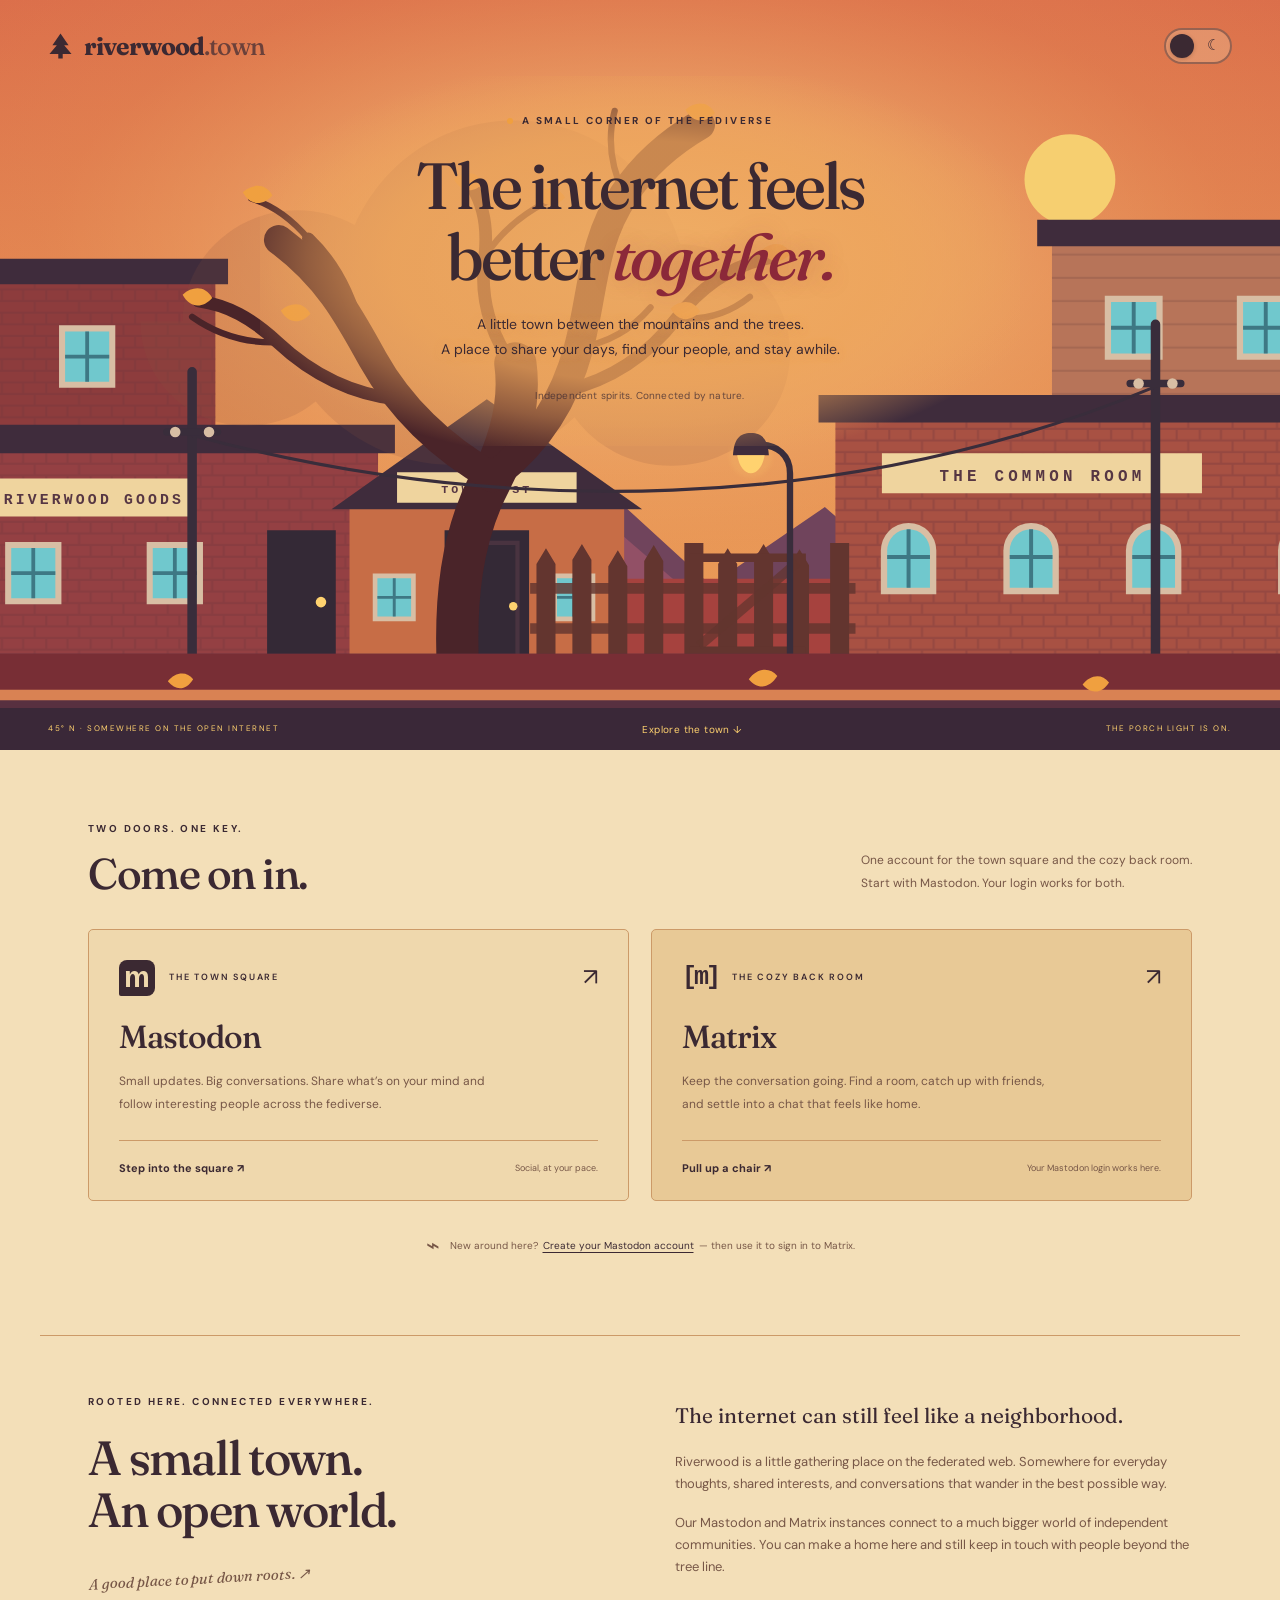
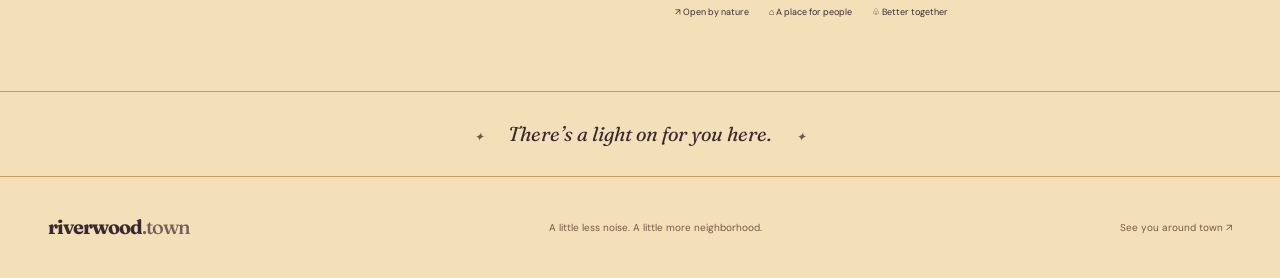
==== index.html @ c1bc900a "V1" ====
<!doctype html>
<html lang="en">
<head>
<meta charset="UTF-8"><meta name="viewport" content="width=device-width, initial-scale=1">
<meta name="description" content="A little town on the open internet. Join Riverwood for federated social conversations on Mastodon and community chat on Matrix. One account, two ways to connect.">
<meta name="theme-color" content="#f3dfb8">
<title>Riverwood — A little town on the open internet</title>
<script>try{const t=localStorage.getItem('riverwood-theme');if(t==='light'||t==='dark')document.documentElement.dataset.theme=t}catch(e){}</script>
<link rel="stylesheet" href="styles.css">
</head>
<body>
<a class="skip" href="#main">Skip to content</a>
<main id="main">
<section class="hero" aria-labelledby="hero-title">
<div class="hero-bar"><a class="brand" href="#" aria-label="Riverwood home"><svg viewBox="0 0 34 36" aria-hidden="true"><path d="M17 1 6 17h6L2 29h12v6h6v-6h12L22 17h6Z" fill="currentColor"/></svg>riverwood<span>.town</span></a><button class="theme-toggle" type="button" role="switch" aria-checked="false" aria-label="Switch to night mode" title="Switch to night mode"><span class="toggle-thumb" aria-hidden="true"></span></button></div>
<div class="hero-copy"><div class="eyebrow"><span></span> A SMALL CORNER OF THE FEDIVERSE</div><h1 id="hero-title">The internet feels<br>better <em>together.</em></h1><p>A little town between the mountains and the trees.<br> A place to share your days, find your people, and stay awhile.</p><a class="button primary" href="#services">Make yourself at home <span aria-hidden="true">↗</span></a><div class="hero-note">Independent spirits. Connected by nature.</div></div>
<div class="landscape"><svg id="town" viewBox="0 0 1440 710" preserveAspectRatio="xMidYMax slice" role="img" aria-label="A close, layered autumn street with tall buildings, a bare tree, power lines and glowing windows">
<defs>
<linearGradient id="sky" x2="0" y2="1"><stop stop-color="var(--sky-top)"/><stop offset="1" stop-color="var(--sky-bottom)"/></linearGradient>
<radialGradient id="skyGlow" cx="50%" cy="34%" r="70%"><stop stop-color="var(--sky-glow)"/><stop offset=".56" stop-color="var(--sky-bottom)" stop-opacity=".28"/><stop offset="1" stop-color="var(--sky-bottom)" stop-opacity="0"/></radialGradient>
<pattern id="brick" width="42" height="22" patternUnits="userSpaceOnUse"><path d="M0 21h42M21 0v10M0 10h42M10 10v11M32 10v11" fill="none" stroke="var(--brick-line)" stroke-width="2"/></pattern>
<pattern id="siding" width="12" height="22" patternUnits="userSpaceOnUse"><path d="M0 21h12" stroke="var(--siding-line)" stroke-width="2"/></pattern>
<g id="square-window"><path d="M0 0h74v82H0Z" fill="var(--window-frame)"/><path d="M8 8h58v66H8Z" fill="var(--window-cyan)"/><path d="M37 8v66M8 41h58" stroke="var(--window-cross)" stroke-width="5"/></g>
<g id="arch-window"><path d="M0 35a35 35 0 0 1 70 0v55H0Z" fill="var(--window-frame)"/><path d="M8 35a27 27 0 0 1 54 0v47H8Z" fill="var(--window-cyan)"/><path d="M35 8v74M8 43h54" stroke="var(--window-cross)" stroke-width="5"/></g>
</defs>

<!-- Layer 1: luminous autumn sky -->
<g class="sky-layer">
<path class="sky-base" fill="url(#sky)" d="M0 0h1440v710H0Z"/>
<path class="sky-light" fill="url(#skyGlow)" d="M0 0h1440v710H0Z" opacity=".82"/>
<circle class="celestial" cx="1127" cy="170" r="43"/>
<g class="stars" fill="var(--star)"><circle cx="104" cy="142" r="2"/><circle cx="272" cy="212" r="1.5"/><circle cx="1018" cy="105" r="2"/><circle cx="1321" cy="226" r="2"/><path d="m1272 111 2-7 2 7 7 2-7 2-2 7-2-7-7-2Z"/></g>
</g>

<!-- Layer 2: cropped rear façades and distant roofs -->
<g class="rear-town-layer">
<path d="M0 262h318v370H0Z" fill="var(--far-building)"/><path d="M0 262h318v370H0Z" fill="url(#brick)"/><path d="M0 245h330v24H0Z" fill="var(--roof)"/>
<path d="M1110 225h330v407h-330Z" fill="var(--far-building-two)"/><path d="M1110 225h330v407h-330Z" fill="url(#siding)"/><path d="M1096 208h344v25h-344Z" fill="var(--roof)"/>
<g transform="translate(45 308) scale(.72)"><use href="#square-window"/></g><g transform="translate(170 308) scale(.72)"><use href="#square-window"/></g>
<g transform="translate(1160 280) scale(.74)"><use href="#square-window"/></g><g transform="translate(1285 280) scale(.74)"><use href="#square-window"/></g>
<path d="M270 560 420 430l126 109 125-91 116 106 108-74 143 124H270Z" fill="var(--ridge)"/>
<path d="M390 560 504 476l80 72 101-57 80 69Z" fill="var(--ridge-light)"/>
</g>

<!-- Layer 3: the inhabited street -->
<g class="street-layer">
<path d="M0 548h1440v112H0Z" fill="var(--town-ground)"/>
<path d="M78 420h394v220H78Z" fill="var(--building-one)"/><path d="M78 420h394v220H78Z" fill="url(#brick)"/><path d="M62 402h426v27H62Z" fill="var(--roof)"/>
<path d="M112 453h182v36H112Z" fill="var(--sign)"/><text x="203" y="477" text-anchor="middle" fill="var(--sign-ink)" font-family="monospace" font-size="14" font-weight="bold" letter-spacing="3">RIVERWOOD GOODS</text>
<g transform="translate(119 513) scale(.72)"><use href="#square-window"/></g><g transform="translate(253 513) scale(.72)"><use href="#square-window"/></g><path d="M367 502h65v138h-65Z" fill="var(--door)"/><circle cx="418" cy="570" r="5" fill="var(--window)"/>

<path d="M905 391h535v249H905Z" fill="var(--building-three)"/><path d="M905 391h535v249H905Z" fill="url(#brick)"/><path d="M889 374h551v26H889Z" fill="var(--roof)"/>
<path d="M949 429h303v38H949Z" fill="var(--sign)"/><text x="1101" y="455" text-anchor="middle" fill="var(--sign-ink)" font-family="monospace" font-size="15" font-weight="bold" letter-spacing="4">THE COMMON ROOM</text>
<g transform="translate(948 495) scale(.75)"><use href="#arch-window"/></g><g transform="translate(1064 495) scale(.75)"><use href="#arch-window"/></g><g transform="translate(1180 495) scale(.75)"><use href="#arch-window"/></g><g transform="translate(1324 495) scale(.75)"><use href="#arch-window"/></g>

<path d="M445 480h260v160H445Z" fill="var(--building-two)"/><path d="m428 482 147-104 147 104Z" fill="var(--roof)"/><path d="M490 447h170v29H490Z" fill="var(--sign)"/><text x="575" y="467" text-anchor="middle" fill="var(--sign-ink)" font-family="monospace" font-size="11" font-weight="bold" letter-spacing="3">TOWN POST</text><g transform="translate(467 543) scale(.55)"><use href="#square-window"/></g><g transform="translate(637 543) scale(.55)"><use href="#square-window"/></g><path d="M535 502h80v138h-80Z" fill="var(--door)"/><path d="M546 514h58v111h-58Z" fill="none" stroke="var(--trim)" stroke-width="4"/><circle cx="600" cy="574" r="4" fill="var(--window)"/>
<g class="fence" fill="var(--fence)">
<path d="M616 552h308v10H616Zm0 38h308v10H616Z" opacity=".82"/>
<path d="M622 640v-106l9-15 9 15v106Zm34 0v-110l9-15 9 15v110Zm34 0v-104l9-15 9 15v104Zm34 0v-109l9-15 9 15v109Zm38 0v-126h18v126Zm32 0v-106l9-15 9 15v106Zm34 0v-110l9-15 9 15v110Zm34 0v-105l9-15 9 15v105Zm38 0v-126h18v126Z"/>
<path d="M767 524h110v8H767Zm0 88h110v8H767Z"/>
<path d="M773 608 866 529l6 7-93 79Z" opacity=".72"/>
</g>

<g class="tree-canopy" fill="var(--tree-canopy)"><path d="M287 304c0-58 49-105 109-105 19 0 38 5 54 14 27-60 84-99 151-99 74 0 137 49 157 117 58 2 104 47 104 103 0 59-50 107-112 107-38 0-72-18-92-46-30 28-70 45-115 45-53 0-100-24-130-60-17 14-40 23-65 23-56 0-101-44-101-99Z"/></g>
<g class="tree" fill="none" stroke="var(--tree)" stroke-linecap="round" stroke-linejoin="round">
<path d="M548 640c-4-72 3-132 30-184 20-39 29-76 24-112" stroke-width="40"/>
<path d="M580 451c-48-27-88-66-113-111-23-42-43-79-89-113M580 452c45-34 69-75 82-123 14-52 12-99 43-145 18-27 41-48 72-66" stroke-width="28"/>
<path d="M491 378c-44-5-82-24-114-54-25-23-47-35-75-39M454 314c-9-37-25-66-48-88M602 349c-24-32-34-67-29-106 3-26 0-47-12-66M649 370c43-10 79-34 106-69 24-31 52-50 88-57" stroke-width="12"/>
<path d="M377 324c-31 1-57-7-81-24M406 226c-15-18-32-31-54-38M573 243c15-23 35-40 59-52M662 329c27-4 50-17 68-38M755 301c26 3 49-4 69-20M705 184c-13-27-16-53-9-79" stroke-width="6"/>
</g>
<g class="tree-leaves" fill="var(--leaf)"><path d="M287 279c10-9 22-8 28 3-9 10-21 10-28-3Zm57-97c10-9 22-8 28 3-9 10-21 10-28-3Zm36 112c10-9 22-8 28 3-9 10-21 10-28-3Zm164-124c10-9 22-8 28 3-9 10-21 10-28-3Zm77 14c10-9 22-8 28 3-9 10-21 10-28-3Zm142-80c10-9 22-8 28 3-9 10-21 10-28-3Zm-14 188c10-9 22-8 28 3-9 10-21 10-28-3Zm86-55c10-9 22-8 28 3-9 10-21 10-28-3Z"/></g>

<g class="power-lines" fill="none" stroke="var(--wire)" stroke-linecap="round">
<path d="M296 352v288M1208 307v333" stroke-width="9"/>
<path d="M296 412C585 490 916 488 1208 366" stroke-width="3"/>
<path d="M272 409h48M1184 363h48" stroke-width="7"/>
<g fill="var(--window-frame)" stroke="none"><circle cx="280" cy="409" r="5"/><circle cx="312" cy="409" r="5"/><circle cx="1192" cy="363" r="5"/><circle cx="1224" cy="363" r="5"/></g>
</g>
<g class="street-lamp">
<circle class="lamp-glow" cx="825" cy="432" r="20" fill="var(--window)"/>
<path d="M862 640V448c0-17-12-27-29-27h-8" fill="none" stroke="var(--wire)" stroke-width="6" stroke-linecap="round"/>
<path d="M825 410c11 0 16 6 17 21h-34c1-15 6-21 17-21Z" fill="var(--roof)"/>
<path d="M812 431h26c-2 11-7 17-13 17s-11-6-13-17Z" fill="var(--window)"/>
</g>
<g class="falling-leaves" fill="var(--leaf)"><path class="fall-leaf leaf-one" d="M148 258c8-11 20-13 28-4-7 12-18 15-28 4Z"/><path class="fall-leaf leaf-two" d="M402 292c7-10 19-12 26-3-6 11-17 14-26 3Z"/><path class="fall-leaf leaf-three" d="M690 244c9-11 21-12 29-2-8 12-20 14-29 2Z"/><path class="fall-leaf leaf-four" d="M910 280c8-10 20-11 27-2-7 11-18 13-27 2Z"/><path class="fall-leaf leaf-five" d="M1188 250c8-11 21-13 29-3-7 12-19 15-29 3Z"/><path class="fall-leaf leaf-six" d="M1350 310c7-10 19-12 26-3-6 11-17 14-26 3Z"/></g>
</g>

<!-- Layer 4: level sidewalk and road -->
<g class="foreground-layer">
<path d="M0 619h1440v91H0Z" fill="var(--street)"/>
<path d="M0 619h1440v39H0Z" fill="var(--foreground-accent)"/>
<path d="M0 658h1440" stroke="var(--curb)" stroke-width="10"/>
<g class="ground-leaves" fill="var(--leaf)"><path d="M48 638c8-10 19-11 26-2-7 10-17 13-26 2Zm225 7c7-9 18-10 24-2-6 10-16 12-24 2Zm550-2c8-11 20-12 27-3-7 11-18 14-27 3Zm316 5c7-9 18-11 25-2-6 10-17 12-25 2Zm210-9c8-10 20-12 27-3-7 11-18 14-27 3Z"/></g>
</g>
</svg></div>
<div class="scene-caption"><span>45° N · SOMEWHERE ON THE OPEN INTERNET</span><a href="#services">Explore the town ↓</a><span class="time-caption">THE PORCH LIGHT IS ON.</span></div>
</section>
<section class="services section" id="services" aria-labelledby="services-title"><div class="section-heading"><div><div class="eyebrow">TWO DOORS. ONE KEY.</div><h2 id="services-title">Come on in.</h2></div><p>One account for the town square and the cozy back room.<br> Start with Mastodon. Your login works for both.</p></div><div class="service-grid">
<a class="service-card mastodon" data-service="mastodon" href="https://social.riverwood.town"><div class="card-top"><span class="service-icon" aria-hidden="true">m</span><span class="card-label">THE TOWN SQUARE</span><span class="card-arrow" aria-hidden="true">↗</span></div><h3>Mastodon</h3><p>Small updates. Big conversations. Share what’s on your mind and follow interesting people across the fediverse.</p><div class="card-bottom"><span>Step into the square <span aria-hidden="true">↗</span></span><span>Social, at your pace.</span></div></a>
<a class="service-card matrix" data-service="matrix" href="https://chat.riverwood.town"><div class="card-top"><span class="service-icon matrix-icon" aria-hidden="true">[m]</span><span class="card-label">THE COZY BACK ROOM</span><span class="card-arrow" aria-hidden="true">↗</span></div><h3>Matrix</h3><p>Keep the conversation going. Find a room, catch up with friends, and settle into a chat that feels like home.</p><div class="card-bottom"><span>Pull up a chair <span aria-hidden="true">↗</span></span><span>Your Mastodon login works here.</span></div></a>
</div><div class="account-note"><span aria-hidden="true">⌁</span> New around here? <a data-service="signup" href="https://social.riverwood.town/auth/sign_up">Create your Mastodon account</a><span>— then use it to sign in to Matrix.</span></div></section>
<section class="about section" id="about" aria-labelledby="about-title"><div class="about-title"><div class="eyebrow">ROOTED HERE. CONNECTED EVERYWHERE.</div><h2 id="about-title">A small town.<br>An open world.</h2><span class="handwritten">A good place to put down roots. ↗</span></div><div class="about-copy"><p class="lead">The internet can still feel like a neighborhood.</p><p>Riverwood is a little gathering place on the federated web. Somewhere for everyday thoughts, shared interests, and conversations that wander in the best possible way.</p><p>Our Mastodon and Matrix instances connect to a much bigger world of independent communities. You can make a home here and still keep in touch with people beyond the tree line.</p><div class="values"><span>↗ Open by nature</span><span>⌂ A place for people</span><span>♧ Better together</span></div></div></section>
<div class="closing"><span aria-hidden="true">✦</span> There’s a light on for you here. <span aria-hidden="true">✦</span></div>
</main><footer><a class="brand" href="#">riverwood<span>.town</span></a><p>A little less noise. A little more neighborhood.</p><a href="#services">See you around town ↗</a></footer>
<script src="script.js"></script>
</body></html>
---- styles.css ----
@import url('https://fonts.googleapis.com/css2?family=DM+Sans:wght@400;500;600;700&family=Fraunces:ital,wght@0,500;0,600;0,700;1,500;1,600&display=swap');
:root{color-scheme:light;--paper:#f3dfb8;--ink:#3b2932;--muted:#775747;--line:#cc9a68;--accent:#8b2839;--sky-top:#d96849;--sky-bottom:#eda45a;--cloud:#f7c174;--ridge:#70445c;--ridge-light:#925066;--town-ground:#a6423e;--building-one:#944043;--building-two:#c76d46;--building-three:#a85143;--brick-line:#71353d55;--roof:#3f2c3c;--sign:#efd49e;--sign-ink:#563643;--trim:#493340;--door:#342936;--wire:#392d3b;--street:#583040;--curb:#d98253;--foreground:#3a2838;--window:#ffd26f;--leaf:#f0a03f;--star:#f4e0b1;--card:#efd8ad;--card-two:#e8c996;--sky-ink:#3b2932}
:root[data-theme=dark]{color-scheme:dark;--paper:#0d1b2e;--ink:#f0e6d2;--muted:#aab9b5;--line:#354d56;--accent:#8fe3e0;--sky-top:#05070c;--sky-bottom:#0d1b2e;--cloud:#315163;--ridge:#142c3d;--ridge-light:#284658;--town-ground:#6b1f2a;--building-one:#652a35;--building-two:#4a3540;--building-three:#73313a;--brick-line:#33131f88;--roof:#170f1b;--sign:#d6c294;--sign-ink:#302638;--trim:#182631;--door:#101820;--wire:#101820;--street:#3d1017;--curb:#7e3940;--foreground:#210b12;--window:#ffd076;--leaf:#c95b45;--star:#8fe3e0;--card:#172c3b;--card-two:#1b303c;--sky-ink:#f0e6d2}
@media(prefers-color-scheme:dark){:root:not([data-theme=light]){color-scheme:dark;--paper:#0d1b2e;--ink:#f0e6d2;--muted:#aab9b5;--line:#354d56;--accent:#8fe3e0;--sky-top:#05070c;--sky-bottom:#0d1b2e;--cloud:#315163;--ridge:#142c3d;--ridge-light:#284658;--town-ground:#6b1f2a;--building-one:#652a35;--building-two:#4a3540;--building-three:#73313a;--brick-line:#33131f88;--roof:#170f1b;--sign:#d6c294;--sign-ink:#302638;--trim:#182631;--door:#101820;--wire:#101820;--street:#3d1017;--curb:#7e3940;--foreground:#210b12;--window:#ffd076;--leaf:#c95b45;--star:#8fe3e0;--card:#172c3b;--card-two:#1b303c;--sky-ink:#f0e6d2}}
:root{--sky-glow:#ffe59c;--far-building:#8d3c3d;--far-building-two:#b77459;--siding-line:#74463f44;--window-frame:#d8bea4;--window-cyan:#70c8cd;--window-cross:#3e7884;--fence:#63352f;--tree:#4a2429;--foreground-accent:#782e35}
:root[data-theme=dark]{--sky-glow:#214257;--far-building:#121d2d;--far-building-two:#263343;--siding-line:#10182366;--window-frame:#f0d69d;--window-cyan:#ffd076;--window-cross:#7d593d;--fence:#35151d;--tree:#100a12;--foreground-accent:#541924}
@media(prefers-color-scheme:dark){:root:not([data-theme=light]){--sky-glow:#214257;--far-building:#121d2d;--far-building-two:#263343;--siding-line:#10182366;--window-frame:#f0d69d;--window-cyan:#ffd076;--window-cross:#7d593d;--fence:#35151d;--tree:#100a12;--foreground-accent:#541924}}
*{box-sizing:border-box}html{scroll-behavior:smooth;scroll-padding-top:30px}body{margin:0;background:var(--paper);color:var(--ink);font-family:'DM Sans',sans-serif;font-size:15px;line-height:1.7}a{color:inherit;text-decoration:none}button{font:inherit}a,button{-webkit-tap-highlight-color:transparent}a:focus-visible,button:focus-visible{outline:3px solid var(--accent);outline-offset:6px}.skip{position:fixed;top:-100px;left:20px;padding:10px;background:var(--paper);z-index:20}.skip:focus{top:10px}.site-header{height:94px;max-width:1320px;margin:auto;padding:0 48px;display:flex;align-items:center;gap:36px}.brand{display:flex;align-items:center;font-family:'Fraunces',Georgia,serif;font-weight:700;font-size:25px;letter-spacing:-1px}.brand svg{width:25px;height:30px;margin-right:11px}.brand span{font-weight:500;opacity:.7}nav{margin-left:auto;display:flex;gap:34px;font-size:13px;font-weight:500}nav a:hover,footer>a:last-child:hover{text-decoration:underline;text-underline-offset:6px}nav span{margin-left:8px}.theme-toggle{background:transparent;color:var(--ink);border:1px solid var(--line);width:37px;height:37px;border-radius:50%;cursor:pointer;display:grid;place-items:center;font-size:23px}.hero{position:relative;height:750px;background:var(--sky-top);overflow:hidden}.hero-copy{position:relative;z-index:2;text-align:center;padding:53px 20px 0;color:var(--sky-ink)}.eyebrow{font-size:10px;letter-spacing:2.4px;font-weight:700;display:flex;align-items:center;gap:9px}.hero .eyebrow{justify-content:center}.eyebrow>span{width:6px;height:6px;background:var(--leaf);border-radius:50%}h1,h2,h3{font-family:'Fraunces',Georgia,serif;font-weight:500;line-height:1.08;margin:0}h1{font-size:clamp(48px,5.1vw,73px);letter-spacing:-3px;margin:22px 0 20px}h1 em{font-weight:500;color:var(--accent);text-shadow:0 0 24px color-mix(in srgb,var(--accent) 24%,transparent)}.hero-copy>p{font-size:14px;line-height:1.8;margin:0 0 25px}.button{display:inline-flex;align-items:center;justify-content:center;gap:27px;padding:12px 23px;font-size:12px;font-weight:600;border-radius:3px;background:var(--ink);color:var(--paper);box-shadow:0 3px 0 color-mix(in srgb,var(--ink) 70%,black);transition:transform .2s,filter .2s}.button:hover{filter:brightness(1.2);transform:translateY(-2px)}.hero-note{font-size:10px;margin-top:16px;opacity:.75;letter-spacing:.2px}.landscape{position:absolute;inset:0;pointer-events:none}.landscape svg{width:100%;height:100%;display:block}.scene-caption{position:absolute;bottom:0;left:0;right:0;height:42px;display:flex;justify-content:space-between;align-items:center;padding:0 48px;background:var(--foreground);color:var(--window);font-size:8px;letter-spacing:1.5px}.scene-caption a{font-size:10px;letter-spacing:.4px}.section{max-width:1200px;margin:0 auto;padding:70px 48px}.section-heading{display:flex;justify-content:space-between;align-items:flex-end;margin-bottom:32px}.section-heading h2{font-size:43px;letter-spacing:-1.5px;margin-top:14px}.section-heading>p{font-size:12px;line-height:1.9;color:var(--muted);margin:0 0 3px}.service-grid{display:grid;grid-template-columns:1fr 1fr;gap:22px}.service-card{padding:27px 30px 22px;background:var(--card);border:1px solid var(--line);border-radius:5px;transition:transform .2s,box-shadow .2s}.service-card:hover{transform:translateY(-4px) rotate(-.3deg);box-shadow:0 7px 0 #73836322}.matrix{background:var(--card-two)}.card-top{display:flex;align-items:center;gap:14px}.service-icon{font-family:Arial,sans-serif;font-size:29px;line-height:1;font-weight:900;letter-spacing:-3px;width:36px;height:36px;display:grid;place-items:center;background:var(--ink);color:var(--card);border-radius:8px 8px 8px 2px;padding-right:3px}.matrix-icon{background:none;color:var(--ink);font-family:monospace;font-size:25px;letter-spacing:-3px}.card-label{font-size:9px;letter-spacing:1.8px;font-weight:600}.card-arrow{margin-left:auto;font-size:24px}.service-card h3{font-size:32px;margin-top:22px;letter-spacing:-1px}.service-card p{font-size:12px;line-height:1.9;color:var(--muted);max-width:370px;margin:15px 0 25px}.card-bottom{border-top:1px solid var(--line);padding-top:18px;display:flex;justify-content:space-between;align-items:center;gap:8px;font-size:11px;font-weight:700}.card-bottom>span:last-child{font-size:9px;font-weight:400;color:var(--muted)}.account-note{display:flex;justify-content:center;align-items:center;flex-wrap:wrap;gap:5px;font-size:10px;color:var(--muted);padding-top:25px}.account-note>span:first-child{font-size:23px;margin-right:5px}.account-note a{text-decoration:underline;text-underline-offset:3px;color:var(--ink)}.about{display:grid;grid-template-columns:1fr 1fr;gap:70px;border-top:1px solid var(--line);padding-top:57px;padding-bottom:70px}.about h2{font-size:48px;letter-spacing:-1.7px;margin:22px 0}.handwritten{font-family:'Fraunces',Georgia,serif;font-style:italic;font-size:15px;color:var(--muted);display:block;transform:rotate(-3deg)}.about-copy{font-size:13px;color:var(--muted);padding-top:5px}.about-copy p{margin:0 0 17px}.about-copy .lead{font-family:'Fraunces',Georgia,serif;font-size:21px;color:var(--ink)}.values{display:flex;gap:20px;font-size:9px;color:var(--ink);padding-top:10px}.closing{border-top:1px solid var(--line);border-bottom:1px solid var(--line);text-align:center;font-family:'Fraunces',Georgia,serif;font-style:italic;padding:25px;font-size:20px}.closing span{font-size:12px;margin:0 20px;color:var(--muted)}footer{max-width:1320px;margin:auto;display:flex;align-items:center;justify-content:space-between;padding:32px 48px;font-size:10px;color:var(--muted)}footer .brand{font-size:20px;color:var(--ink)}.celestial{fill:#f6cf70}.stars{opacity:0}.night .stars{opacity:.9}.night .celestial{fill:#d8f2ed}.window-glow{fill:var(--window);opacity:.12}.clouds{opacity:.42;animation:drift 42s ease-in-out infinite alternate}.falling-leaves{animation:fall 12s ease-in-out infinite alternate}.stars{animation:twinkle 5s ease-in-out infinite alternate}svg path,svg circle,svg rect{transition:fill 1s}body,.hero{transition:background-color .8s,color .8s}@keyframes drift{to{transform:translateX(32px)}}@keyframes fall{to{transform:translate(22px,32px) rotate(10deg)}}@keyframes twinkle{to{filter:brightness(.65)}}
@media(min-width:1600px){.hero{height:820px}.hero-copy{padding-top:70px}}
@media(max-width:800px){.site-header{padding:0 25px;height:78px;gap:22px}nav{gap:20px}.hero{height:720px}.hero-copy{padding-top:48px}.landscape svg{width:125%;max-width:none;margin-left:-12.5%}.scene-caption{padding:0 25px}.time-caption{display:none}.section{padding:48px 25px}.section-heading{gap:24px}.section-heading>p br{display:none}.section-heading>p{max-width:240px}.service-card{padding:22px}.card-bottom{align-items:flex-start;flex-direction:column}.about{gap:35px}.about h2{font-size:40px}.values{flex-wrap:wrap;gap:12px}footer{padding:30px 25px}footer p{display:none}}
@media(max-width:540px){.site-header{gap:17px;padding:0 20px}.brand{font-size:22px}.brand svg{width:20px;margin-right:7px}nav a:first-child{display:none}nav a{font-size:11px}.theme-toggle{flex-shrink:0;width:32px;height:32px}.hero{height:700px}.hero-copy{padding-top:38px}h1{font-size:51px;letter-spacing:-2.5px}.hero-copy>p{font-size:12px}.hero-copy>p br{display:none}.hero-copy>p{max-width:300px;margin:0 auto 24px}.eyebrow{font-size:8px;letter-spacing:1.6px}.hero-note{font-size:9px}.landscape svg{width:185%;margin-left:-42.5%}.scene-caption{padding:0 20px}.scene-caption>span{font-size:6px;letter-spacing:.7px}.scene-caption a{font-size:9px}.section-heading{display:block}.section-heading>p{margin-top:20px;max-width:100%}.service-grid{grid-template-columns:1fr;gap:16px}.section-heading h2{font-size:39px}.card-bottom{flex-direction:row}.account-note{line-height:1.7}.about{grid-template-columns:1fr;gap:30px}.about h2{font-size:44px}.closing{font-size:17px;padding:25px 10px}.closing span{margin:0 8px}footer{gap:15px}footer>a:last-child{font-size:9px}footer .brand{font-size:18px}}
@media(prefers-reduced-motion:reduce){html{scroll-behavior:auto}*,*::before,*::after{animation:none!important;transition:none!important}}

@media(max-width:540px){nav a{white-space:nowrap;font-size:10px}.site-header{gap:12px}.hero{height:650px}.landscape svg{position:absolute;bottom:41px;width:100%;height:auto;margin:0}.hero-note{position:relative}.hero-copy{padding-top:32px}}

/* The cover carries only the mark and the theme control; there is no site header. */
.hero-bar{position:absolute;z-index:5;top:0;left:0;right:0;height:92px;padding:22px 48px;display:flex;align-items:center;justify-content:space-between;color:var(--sky-ink);pointer-events:none}.hero-bar>a,.hero-bar>button{pointer-events:auto}.hero-copy{padding-top:112px}
.theme-toggle{position:relative;display:block;width:68px;height:36px;flex:0 0 68px;padding:0;border:2px solid color-mix(in srgb,var(--sky-ink) 45%,transparent);border-radius:999px;background:color-mix(in srgb,var(--paper) 28%,transparent);color:var(--sky-ink);cursor:pointer;box-shadow:none;transition:background .35s,border-color .35s}.theme-toggle::before,.theme-toggle::after{position:absolute;top:50%;z-index:1;transform:translateY(-52%);font-size:15px;line-height:1}.theme-toggle::before{content:'☼';left:9px}.theme-toggle::after{content:'☾';right:10px}.toggle-thumb{position:absolute;z-index:2;top:4px;left:4px;width:24px;height:24px;border-radius:50%;background:var(--sky-ink);box-shadow:0 1px 4px #0003;transition:transform .35s cubic-bezier(.2,.8,.2,1),background .35s}.night .toggle-thumb{transform:translateX(32px)}
.night .rear-town-layer use[href="#square-window"],.night .street-layer use[href="#square-window"],.night .street-layer use[href="#arch-window"]{filter:drop-shadow(0 0 9px #ffd07688)}.lamp-glow{opacity:.14;filter:blur(2px)}.night .lamp-glow{opacity:.3;filter:blur(4px)}
.falling-leaves{animation:none}.fall-leaf{--drift:40px;transform-box:fill-box;transform-origin:center;opacity:0;animation:leaf-fall 9s linear infinite}.leaf-one{--drift:46px;animation-duration:8.4s;animation-delay:-1.2s}.leaf-two{--drift:-35px;animation-duration:10.2s;animation-delay:-6.6s}.leaf-three{--drift:58px;animation-duration:9.5s;animation-delay:-3.8s}.leaf-four{--drift:-48px;animation-duration:11s;animation-delay:-8.2s}.leaf-five{--drift:34px;animation-duration:8.9s;animation-delay:-5.1s}.leaf-six{--drift:-28px;animation-duration:10.6s;animation-delay:-2.5s}@keyframes leaf-fall{0%{opacity:0;transform:translate(0,-85px) rotate(0)}10%{opacity:.9}35%{transform:translate(-16px,40px) rotate(105deg)}68%{opacity:.85;transform:translate(12px,175px) rotate(235deg)}100%{opacity:0;transform:translate(var(--drift),330px) rotate(390deg)}}
@media(min-width:1600px){.hero-copy{padding-top:125px}}
@media(max-width:800px){.hero-bar{height:78px;padding:16px 25px}.hero-copy{padding-top:100px}}
@media(max-width:540px){.hero-bar{padding:15px 20px}.hero-bar .brand{font-size:22px}.theme-toggle{width:62px;height:34px;flex-basis:62px}.toggle-thumb{width:22px;height:22px}.night .toggle-thumb{transform:translateX(28px)}.hero-copy{padding-top:94px}}
@media(prefers-reduced-motion:reduce){.fall-leaf{display:none}}

:root{--hero-haze:#eda45a;--tree-canopy:#8b553f}:root[data-theme=dark]{--hero-haze:#102638;--tree-canopy:#385163}@media(prefers-color-scheme:dark){:root:not([data-theme=light]){--hero-haze:#102638;--tree-canopy:#385163}}
.tree-canopy{opacity:.16}.night .tree-canopy{opacity:.1}.hero-copy{isolation:isolate}.hero-copy::before{content:'';position:absolute;z-index:0;top:76px;left:50%;width:min(760px,92vw);height:370px;transform:translateX(-50%);background:radial-gradient(ellipse at center,color-mix(in srgb,var(--hero-haze) 78%,transparent) 0 46%,color-mix(in srgb,var(--hero-haze) 44%,transparent) 62%,transparent 78%);pointer-events:none}.hero-copy>*{position:relative;z-index:1}.hero-copy>p{text-shadow:0 1px 8px color-mix(in srgb,var(--hero-haze) 85%,transparent)}.hero-copy>.button{display:none}
@media(max-width:640px){.hero-copy>.button{display:inline-flex}.hero-copy::before{top:62px;height:430px;width:98vw}}

@media(max-width:640px){.hero{height:760px}.hero-bar{height:76px;padding:15px 20px}.hero-copy{padding:96px 18px 0}.hero-copy::before{top:48px;width:180vw;height:500px;background:radial-gradient(ellipse at center,color-mix(in srgb,var(--hero-haze) 74%,transparent) 0 48%,color-mix(in srgb,var(--hero-haze) 36%,transparent) 68%,transparent 88%)}h1{font-size:clamp(44px,11vw,54px);line-height:1.04;letter-spacing:-2.3px;margin:22px 0 25px}.hero-copy>p{max-width:360px;margin:0 auto 24px;padding:0 8px;font-size:12px;line-height:1.85}.hero-note{margin-top:15px}.landscape{position:absolute;inset:auto 0 41px;height:315px;overflow:hidden}.landscape svg{position:absolute;bottom:0;left:50%;width:140%;max-width:none;height:auto;margin:0;transform:translateX(-50%)}.scene-caption{padding:0 20px}}

@media(max-width:640px){.hero{height:760px;background:radial-gradient(ellipse 82% 45% at 50% 29%,var(--sky-glow) 0%,color-mix(in srgb,var(--sky-bottom) 55%,transparent) 62%,transparent 100%),linear-gradient(to bottom,var(--sky-top),var(--sky-bottom))}.sky-base,.sky-light{display:none}.hero-copy::before{display:none}.hero-copy>p{text-shadow:none}.landscape{inset:auto 0 41px;height:370px;overflow:visible}.landscape svg{bottom:0;width:120%}}
@media(max-width:480px){.landscape svg{width:140%}}
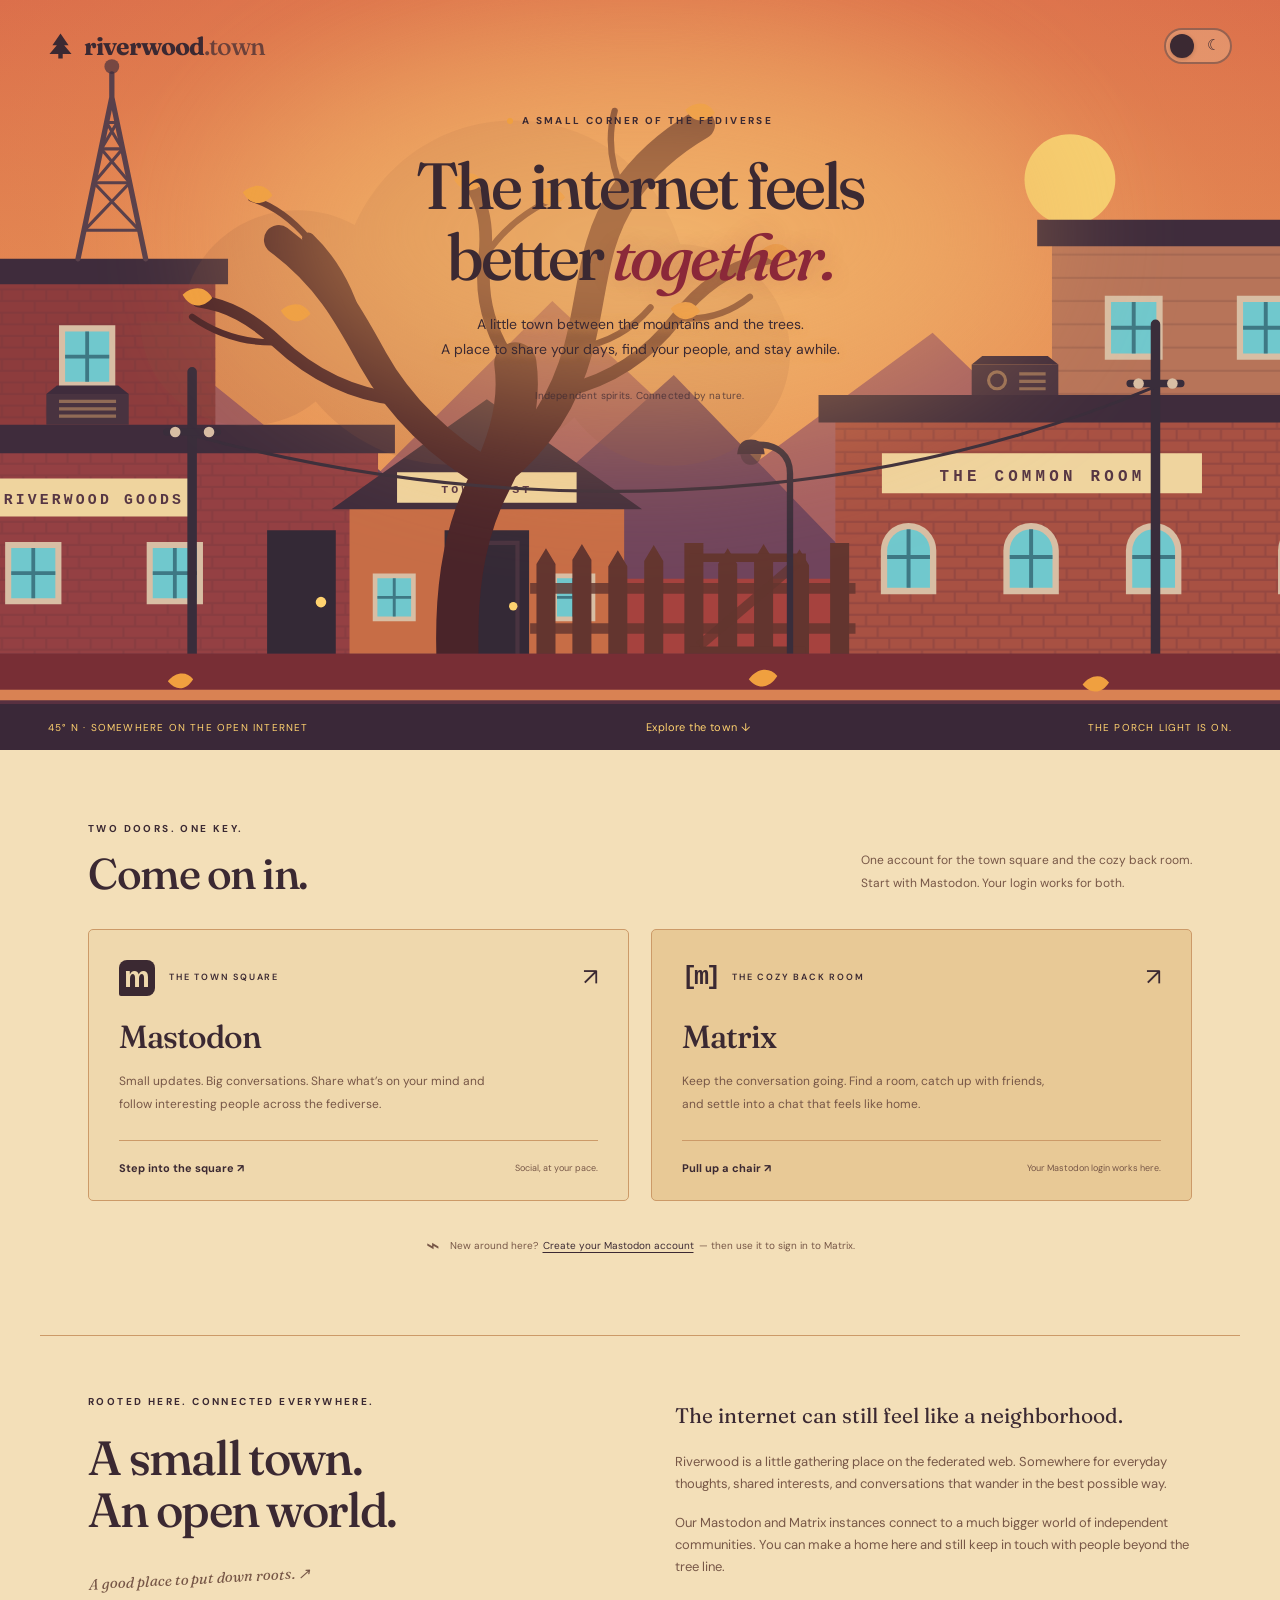
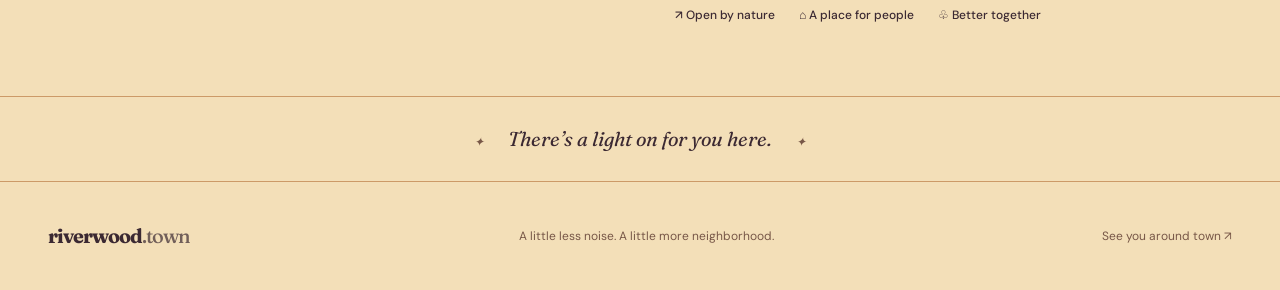
==== commit b1774c48: "V2" ====
--- a/index.html
+++ b/index.html
@@ -18,6 +18,7 @@
 <defs>
 <linearGradient id="sky" x2="0" y2="1"><stop stop-color="var(--sky-top)"/><stop offset="1" stop-color="var(--sky-bottom)"/></linearGradient>
 <radialGradient id="skyGlow" cx="50%" cy="34%" r="70%"><stop stop-color="var(--sky-glow)"/><stop offset=".56" stop-color="var(--sky-bottom)" stop-opacity=".28"/><stop offset="1" stop-color="var(--sky-bottom)" stop-opacity="0"/></radialGradient>
+<linearGradient id="lampCone" x1="0" y1="0" x2="0" y2="1"><stop stop-color="var(--window)" stop-opacity=".46"/><stop offset="1" stop-color="var(--window)" stop-opacity="0"/></linearGradient>
 <pattern id="brick" width="42" height="22" patternUnits="userSpaceOnUse"><path d="M0 21h42M21 0v10M0 10h42M10 10v11M32 10v11" fill="none" stroke="var(--brick-line)" stroke-width="2"/></pattern>
 <pattern id="siding" width="12" height="22" patternUnits="userSpaceOnUse"><path d="M0 21h12" stroke="var(--siding-line)" stroke-width="2"/></pattern>
 <g id="square-window"><path d="M0 0h74v82H0Z" fill="var(--window-frame)"/><path d="M8 8h58v66H8Z" fill="var(--window-cyan)"/><path d="M37 8v66M8 41h58" stroke="var(--window-cross)" stroke-width="5"/></g>
@@ -29,27 +30,39 @@
 <path class="sky-base" fill="url(#sky)" d="M0 0h1440v710H0Z"/>
 <path class="sky-light" fill="url(#skyGlow)" d="M0 0h1440v710H0Z" opacity=".82"/>
 <circle class="celestial" cx="1127" cy="170" r="43"/>
-<g class="stars" fill="var(--star)"><circle cx="104" cy="142" r="2"/><circle cx="272" cy="212" r="1.5"/><circle cx="1018" cy="105" r="2"/><circle cx="1321" cy="226" r="2"/><path d="m1272 111 2-7 2 7 7 2-7 2-2 7-2-7-7-2Z"/></g>
+<g class="stars" fill="var(--star)">
+<circle class="star" cx="58" cy="82" r="2"/><circle class="star" cx="104" cy="142" r="2.5"/><circle class="star" cx="196" cy="101" r="1.5"/><circle class="star" cx="272" cy="212" r="2"/><circle class="star" cx="371" cy="76" r="2"/>
+<path class="star" d="m915 148 2-6 2 6 6 2-6 2-2 6-2-6-6-2Z"/><circle class="star" cx="1018" cy="105" r="2.5"/><circle class="star" cx="1080" cy="64" r="1.5"/><path class="star" d="m1272 111 3-8 3 8 8 3-8 3-3 8-3-8-8-3Z"/><circle class="star" cx="1321" cy="226" r="2"/><circle class="star" cx="1371" cy="91" r="2.5"/>
+</g>
 </g>
 
 <!-- Layer 2: cropped rear façades and distant roofs -->
 <g class="rear-town-layer">
+<path d="M90 604 304 354l145 117 188-186 176 165 184-135 162 155 151-120 130 126v128Z" fill="var(--ridge-light)" opacity=".78"/>
+<path d="M210 604 427 405l137 119 188-169 169 175 157-124 186 169 98-76 78 68v37Z" fill="var(--ridge)"/>
 <path d="M0 262h318v370H0Z" fill="var(--far-building)"/><path d="M0 262h318v370H0Z" fill="url(#brick)"/><path d="M0 245h330v24H0Z" fill="var(--roof)"/>
+<g class="radio-tower" fill="none" stroke="var(--tower)" stroke-linecap="round" stroke-linejoin="round">
+<path d="M188 245 220 92l32 153M220 92V70" stroke-width="5"/>
+<path d="M194 218h52M203 173h34M210 141h20M215 116h10" stroke-width="3"/>
+<path d="M194 218 237 173M246 218 203 173M203 173 230 141M237 173 210 141M210 141 225 116M230 141 215 116" stroke-width="3"/>
+<circle class="tower-beacon" cx="220" cy="63" r="7" stroke="none"/>
+</g>
 <path d="M1110 225h330v407h-330Z" fill="var(--far-building-two)"/><path d="M1110 225h330v407h-330Z" fill="url(#siding)"/><path d="M1096 208h344v25h-344Z" fill="var(--roof)"/>
+<g class="chimney"><path d="M1360 155h32v53h-32Z" fill="var(--trim)"/><path d="M1353 148h46v10h-46Z" fill="var(--roof)"/><path d="M1370 139c-8-10 8-15 0-27s8-17 2-28" fill="none" stroke="var(--cloud)" stroke-width="7" stroke-linecap="round" opacity=".38"/></g>
 <g transform="translate(45 308) scale(.72)"><use href="#square-window"/></g><g transform="translate(170 308) scale(.72)"><use href="#square-window"/></g>
 <g transform="translate(1160 280) scale(.74)"><use href="#square-window"/></g><g transform="translate(1285 280) scale(.74)"><use href="#square-window"/></g>
-<path d="M270 560 420 430l126 109 125-91 116 106 108-74 143 124H270Z" fill="var(--ridge)"/>
-<path d="M390 560 504 476l80 72 101-57 80 69Z" fill="var(--ridge-light)"/>
 </g>
 
 <!-- Layer 3: the inhabited street -->
 <g class="street-layer">
 <path d="M0 548h1440v112H0Z" fill="var(--town-ground)"/>
 <path d="M78 420h394v220H78Z" fill="var(--building-one)"/><path d="M78 420h394v220H78Z" fill="url(#brick)"/><path d="M62 402h426v27H62Z" fill="var(--roof)"/>
+<g class="roof-unit" transform="translate(158 365)"><path d="M0 8h78v29H0Z" fill="var(--trim)"/><path d="m0 8 10-8h58l10 8Z" fill="var(--roof)"/><path d="M12 15h54M12 22h54M12 29h54" stroke="var(--line)" stroke-width="3" opacity=".55"/></g>
 <path d="M112 453h182v36H112Z" fill="var(--sign)"/><text x="203" y="477" text-anchor="middle" fill="var(--sign-ink)" font-family="monospace" font-size="14" font-weight="bold" letter-spacing="3">RIVERWOOD GOODS</text>
 <g transform="translate(119 513) scale(.72)"><use href="#square-window"/></g><g transform="translate(253 513) scale(.72)"><use href="#square-window"/></g><path d="M367 502h65v138h-65Z" fill="var(--door)"/><circle cx="418" cy="570" r="5" fill="var(--window)"/>
 
 <path d="M905 391h535v249H905Z" fill="var(--building-three)"/><path d="M905 391h535v249H905Z" fill="url(#brick)"/><path d="M889 374h551v26H889Z" fill="var(--roof)"/>
+<g class="roof-unit" transform="translate(1034 337)"><path d="M0 8h82v29H0Z" fill="var(--trim)"/><path d="m0 8 10-8h62l10 8Z" fill="var(--roof)"/><circle cx="24" cy="23" r="8" fill="none" stroke="var(--line)" stroke-width="3" opacity=".6"/><path d="M45 17h25M45 24h25M45 31h25" stroke="var(--line)" stroke-width="3" opacity=".55"/></g>
 <path d="M949 429h303v38H949Z" fill="var(--sign)"/><text x="1101" y="455" text-anchor="middle" fill="var(--sign-ink)" font-family="monospace" font-size="15" font-weight="bold" letter-spacing="4">THE COMMON ROOM</text>
 <g transform="translate(948 495) scale(.75)"><use href="#arch-window"/></g><g transform="translate(1064 495) scale(.75)"><use href="#arch-window"/></g><g transform="translate(1180 495) scale(.75)"><use href="#arch-window"/></g><g transform="translate(1324 495) scale(.75)"><use href="#arch-window"/></g>
 
@@ -77,10 +90,11 @@
 <g fill="var(--window-frame)" stroke="none"><circle cx="280" cy="409" r="5"/><circle cx="312" cy="409" r="5"/><circle cx="1192" cy="363" r="5"/><circle cx="1224" cy="363" r="5"/></g>
 </g>
 <g class="street-lamp">
-<circle class="lamp-glow" cx="825" cy="432" r="20" fill="var(--window)"/>
+<path class="lamp-cone" d="M817 438h16l32 128h-80Z" fill="url(#lampCone)"/>
+<circle class="lamp-glow" cx="825" cy="434" r="12" fill="var(--window)"/>
 <path d="M862 640V448c0-17-12-27-29-27h-8" fill="none" stroke="var(--wire)" stroke-width="6" stroke-linecap="round"/>
-<path d="M825 410c11 0 16 6 17 21h-34c1-15 6-21 17-21Z" fill="var(--roof)"/>
-<path d="M812 431h26c-2 11-7 17-13 17s-11-6-13-17Z" fill="var(--window)"/>
+<path d="M825 416c8 0 12 4 13 14h-26c1-10 5-14 13-14Z" fill="var(--roof)"/>
+<path class="lamp-bulb" d="M815 430h20c-1 7-5 10-10 10s-9-3-10-10Z"/>
 </g>
 <g class="falling-leaves" fill="var(--leaf)"><path class="fall-leaf leaf-one" d="M148 258c8-11 20-13 28-4-7 12-18 15-28 4Z"/><path class="fall-leaf leaf-two" d="M402 292c7-10 19-12 26-3-6 11-17 14-26 3Z"/><path class="fall-leaf leaf-three" d="M690 244c9-11 21-12 29-2-8 12-20 14-29 2Z"/><path class="fall-leaf leaf-four" d="M910 280c8-10 20-11 27-2-7 11-18 13-27 2Z"/><path class="fall-leaf leaf-five" d="M1188 250c8-11 21-13 29-3-7 12-19 15-29 3Z"/><path class="fall-leaf leaf-six" d="M1350 310c7-10 19-12 26-3-6 11-17 14-26 3Z"/></g>
 </g>
--- a/styles.css
+++ b/styles.css
@@ -16,7 +16,7 @@
 /* The cover carries only the mark and the theme control; there is no site header. */
 .hero-bar{position:absolute;z-index:5;top:0;left:0;right:0;height:92px;padding:22px 48px;display:flex;align-items:center;justify-content:space-between;color:var(--sky-ink);pointer-events:none}.hero-bar>a,.hero-bar>button{pointer-events:auto}.hero-copy{padding-top:112px}
 .theme-toggle{position:relative;display:block;width:68px;height:36px;flex:0 0 68px;padding:0;border:2px solid color-mix(in srgb,var(--sky-ink) 45%,transparent);border-radius:999px;background:color-mix(in srgb,var(--paper) 28%,transparent);color:var(--sky-ink);cursor:pointer;box-shadow:none;transition:background .35s,border-color .35s}.theme-toggle::before,.theme-toggle::after{position:absolute;top:50%;z-index:1;transform:translateY(-52%);font-size:15px;line-height:1}.theme-toggle::before{content:'☼';left:9px}.theme-toggle::after{content:'☾';right:10px}.toggle-thumb{position:absolute;z-index:2;top:4px;left:4px;width:24px;height:24px;border-radius:50%;background:var(--sky-ink);box-shadow:0 1px 4px #0003;transition:transform .35s cubic-bezier(.2,.8,.2,1),background .35s}.night .toggle-thumb{transform:translateX(32px)}
-.night .rear-town-layer use[href="#square-window"],.night .street-layer use[href="#square-window"],.night .street-layer use[href="#arch-window"]{filter:drop-shadow(0 0 9px #ffd07688)}.lamp-glow{opacity:.14;filter:blur(2px)}.night .lamp-glow{opacity:.3;filter:blur(4px)}
+.night .rear-town-layer use[href="#square-window"],.night .street-layer use[href="#square-window"],.night .street-layer use[href="#arch-window"]{filter:drop-shadow(0 0 9px #ffd07688)}.lamp-bulb{fill:var(--trim);opacity:.65}.lamp-glow,.lamp-cone{opacity:0;transition:opacity .8s}.night .lamp-bulb{fill:var(--window);opacity:1;filter:drop-shadow(0 0 5px #ffd076)}.night .lamp-glow{opacity:.36;filter:blur(5px)}.night .lamp-cone{opacity:.82}.tower-beacon{fill:var(--roof);opacity:.65}.night .tower-beacon{fill:#ff4b3e;animation:tower-pulse 2.8s ease-in-out infinite}@keyframes tower-pulse{0%,100%{opacity:.22;filter:drop-shadow(0 0 1px #ff4b3e)}50%{opacity:1;filter:drop-shadow(0 0 9px #ff4b3e)}}
 .falling-leaves{animation:none}.fall-leaf{--drift:40px;transform-box:fill-box;transform-origin:center;opacity:0;animation:leaf-fall 9s linear infinite}.leaf-one{--drift:46px;animation-duration:8.4s;animation-delay:-1.2s}.leaf-two{--drift:-35px;animation-duration:10.2s;animation-delay:-6.6s}.leaf-three{--drift:58px;animation-duration:9.5s;animation-delay:-3.8s}.leaf-four{--drift:-48px;animation-duration:11s;animation-delay:-8.2s}.leaf-five{--drift:34px;animation-duration:8.9s;animation-delay:-5.1s}.leaf-six{--drift:-28px;animation-duration:10.6s;animation-delay:-2.5s}@keyframes leaf-fall{0%{opacity:0;transform:translate(0,-85px) rotate(0)}10%{opacity:.9}35%{transform:translate(-16px,40px) rotate(105deg)}68%{opacity:.85;transform:translate(12px,175px) rotate(235deg)}100%{opacity:0;transform:translate(var(--drift),330px) rotate(390deg)}}
 @media(min-width:1600px){.hero-copy{padding-top:125px}}
 @media(max-width:800px){.hero-bar{height:78px;padding:16px 25px}.hero-copy{padding-top:100px}}
@@ -24,10 +24,19 @@
 @media(prefers-reduced-motion:reduce){.fall-leaf{display:none}}
 
 :root{--hero-haze:#eda45a;--tree-canopy:#8b553f}:root[data-theme=dark]{--hero-haze:#102638;--tree-canopy:#385163}@media(prefers-color-scheme:dark){:root:not([data-theme=light]){--hero-haze:#102638;--tree-canopy:#385163}}
-.tree-canopy{opacity:.16}.night .tree-canopy{opacity:.1}.hero-copy{isolation:isolate}.hero-copy::before{content:'';position:absolute;z-index:0;top:76px;left:50%;width:min(760px,92vw);height:370px;transform:translateX(-50%);background:radial-gradient(ellipse at center,color-mix(in srgb,var(--hero-haze) 78%,transparent) 0 46%,color-mix(in srgb,var(--hero-haze) 44%,transparent) 62%,transparent 78%);pointer-events:none}.hero-copy>*{position:relative;z-index:1}.hero-copy>p{text-shadow:0 1px 8px color-mix(in srgb,var(--hero-haze) 85%,transparent)}.hero-copy>.button{display:none}
+.tree-canopy{opacity:.16}.night .tree-canopy{opacity:.1}.hero-copy{isolation:isolate}.hero-copy::before{content:'';position:absolute;z-index:0;top:58px;left:50%;width:min(760px,86vw);height:350px;transform:translateX(-50%);border-radius:50%;background:var(--hero-haze);opacity:.62;filter:blur(82px);pointer-events:none}.hero-copy>*{position:relative;z-index:1}.hero-copy>p{text-shadow:0 1px 8px color-mix(in srgb,var(--hero-haze) 85%,transparent)}.hero-copy>.button{display:none}
 @media(max-width:640px){.hero-copy>.button{display:inline-flex}.hero-copy::before{top:62px;height:430px;width:98vw}}
 
 @media(max-width:640px){.hero{height:760px}.hero-bar{height:76px;padding:15px 20px}.hero-copy{padding:96px 18px 0}.hero-copy::before{top:48px;width:180vw;height:500px;background:radial-gradient(ellipse at center,color-mix(in srgb,var(--hero-haze) 74%,transparent) 0 48%,color-mix(in srgb,var(--hero-haze) 36%,transparent) 68%,transparent 88%)}h1{font-size:clamp(44px,11vw,54px);line-height:1.04;letter-spacing:-2.3px;margin:22px 0 25px}.hero-copy>p{max-width:360px;margin:0 auto 24px;padding:0 8px;font-size:12px;line-height:1.85}.hero-note{margin-top:15px}.landscape{position:absolute;inset:auto 0 41px;height:315px;overflow:hidden}.landscape svg{position:absolute;bottom:0;left:50%;width:140%;max-width:none;height:auto;margin:0;transform:translateX(-50%)}.scene-caption{padding:0 20px}}
 
 @media(max-width:640px){.hero{height:760px;background:radial-gradient(ellipse 82% 45% at 50% 29%,var(--sky-glow) 0%,color-mix(in srgb,var(--sky-bottom) 55%,transparent) 62%,transparent 100%),linear-gradient(to bottom,var(--sky-top),var(--sky-bottom))}.sky-base,.sky-light{display:none}.hero-copy::before{display:none}.hero-copy>p{text-shadow:none}.landscape{inset:auto 0 41px;height:370px;overflow:visible}.landscape svg{bottom:0;width:120%}}
 @media(max-width:480px){.landscape svg{width:140%}}
+.stars{animation:none;transition:opacity .8s}.night .stars{opacity:.95}.star{transform-box:fill-box;transform-origin:center;animation:star-sparkle 3.6s ease-in-out infinite}.star:nth-child(2n){animation-delay:-1.1s;animation-duration:4.4s}.star:nth-child(3n){animation-delay:-2.5s;animation-duration:3s}@keyframes star-sparkle{0%,100%{opacity:.22;transform:scale(.72)}50%{opacity:1;transform:scale(1.22)}}
+@media(min-width:1600px){.hero{height:clamp(820px,46vw,1200px)}}
+@media(prefers-reduced-motion:reduce){.star{animation:none!important}}
+.scene-caption{height:46px;font-size:10px;letter-spacing:1.2px}.scene-caption a{font-size:11px}footer{font-size:12px}
+@media(max-width:540px){.scene-caption>span{font-size:7.5px;letter-spacing:.8px}.scene-caption a{font-size:10px}footer>a:last-child{font-size:11px}}
+:root{--tower:#59404b}:root[data-theme=dark]{--tower:#315363}@media(prefers-color-scheme:dark){:root:not([data-theme=light]){--tower:#315363}}
+.values{font-size:12px;font-weight:500;gap:24px}
+@media(max-width:800px){.landscape{position:absolute;inset:auto 0 45px;height:370px;overflow:visible}.landscape svg{position:absolute;bottom:0;left:50%;width:120%;max-width:none;height:auto;margin:0;transform:translateX(-50%)}}
+@media(max-width:480px){.landscape svg{width:140%}}
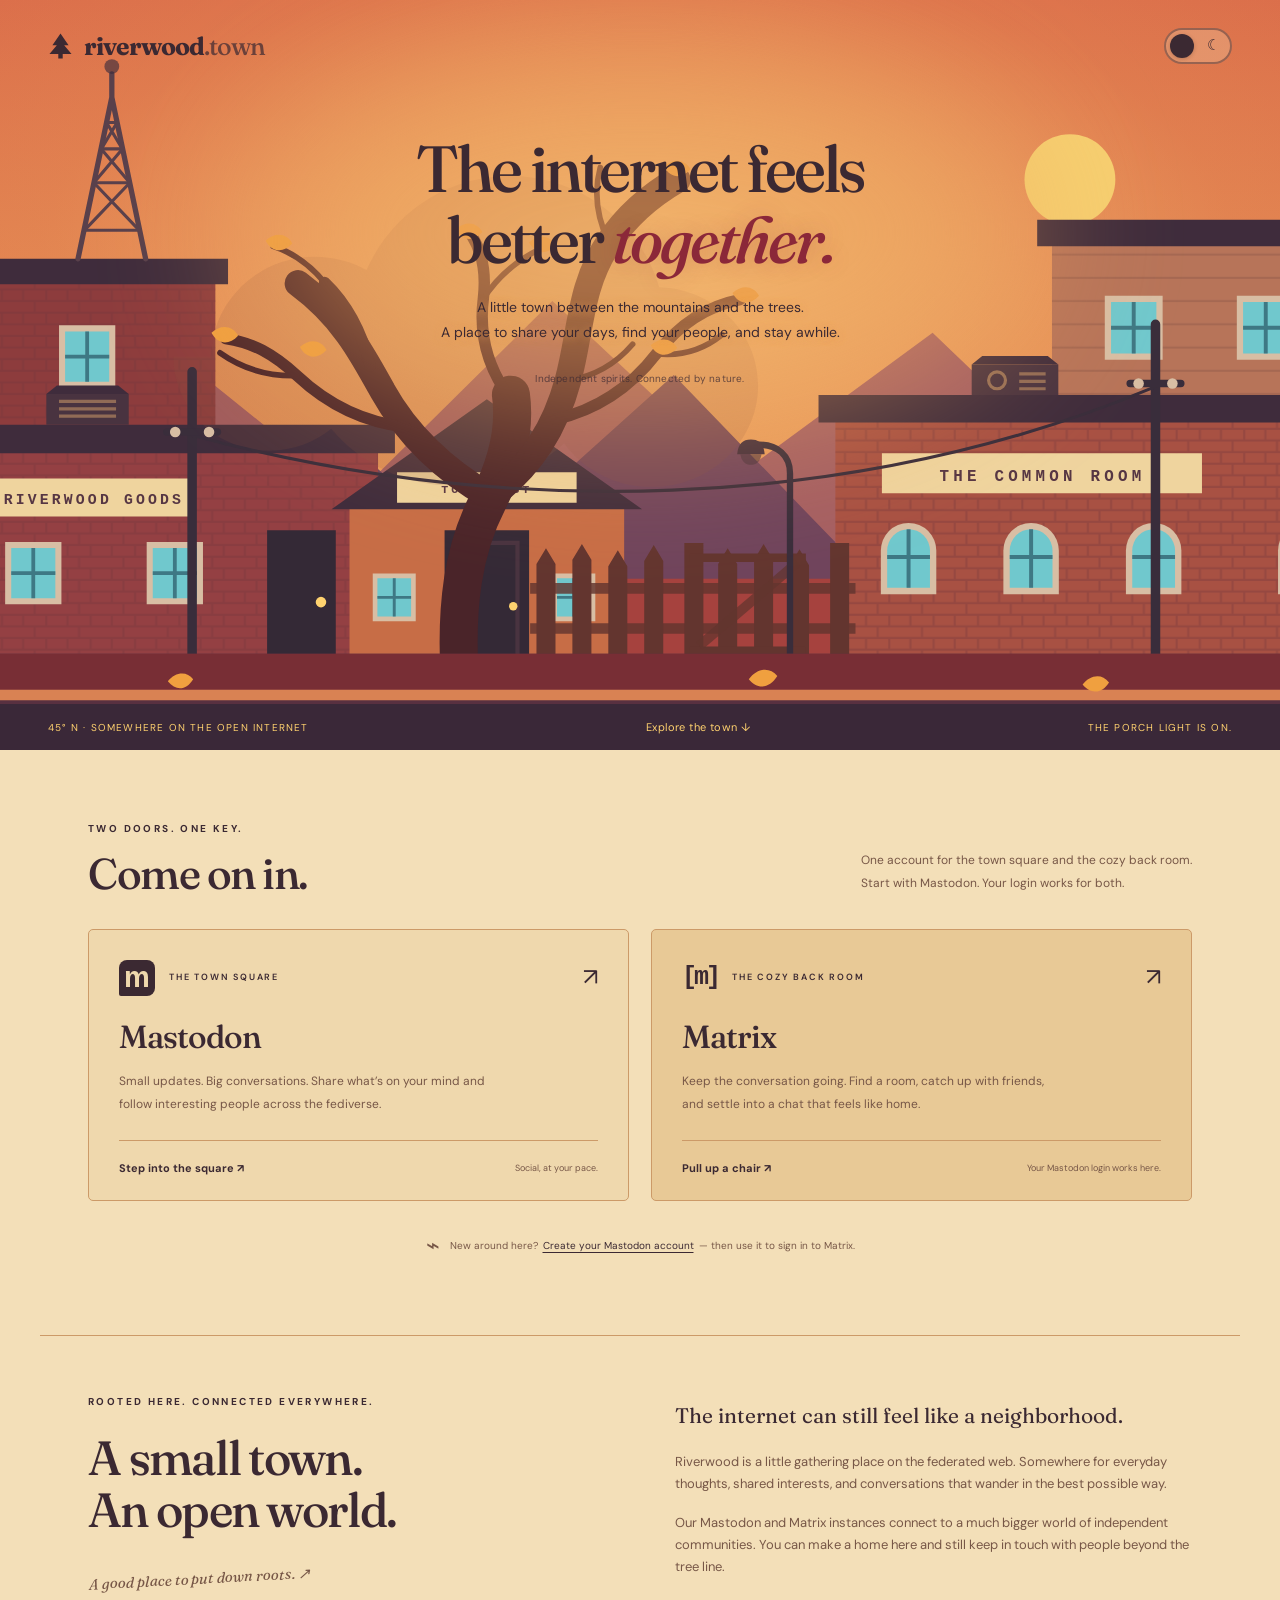
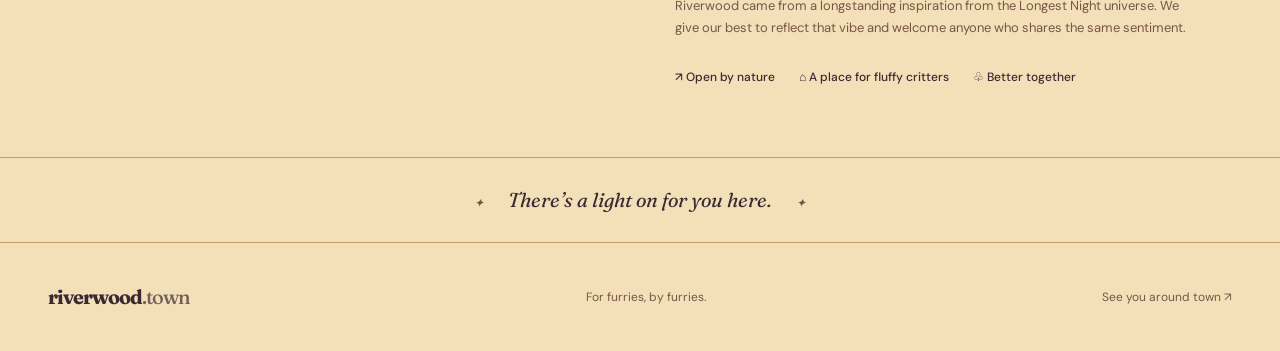
==== commit e03f1615: "added favicon, updated svg art" ====
--- a/index.html
+++ b/index.html
@@ -4,6 +4,24 @@
 <meta charset="UTF-8"><meta name="viewport" content="width=device-width, initial-scale=1">
 <meta name="description" content="A little town on the open internet. Join Riverwood for federated social conversations on Mastodon and community chat on Matrix. One account, two ways to connect.">
 <meta name="theme-color" content="#f3dfb8">
+<link rel="canonical" href="https://riverwood.town/">
+<link rel="icon" href="favicon.svg" type="image/svg+xml">
+<meta property="og:title" content="Riverwood — A little town on the open internet">
+<meta property="og:description" content="A small, welcoming corner of the fediverse with Mastodon and Matrix. One account, two ways to connect.">
+<meta property="og:type" content="website">
+<meta property="og:url" content="https://riverwood.town/">
+<meta property="og:site_name" content="Riverwood">
+<meta property="og:locale" content="en_US">
+<meta property="og:image" content="https://riverwood.town/social-preview.png">
+<meta property="og:image:type" content="image/png">
+<meta property="og:image:width" content="1200">
+<meta property="og:image:height" content="630">
+<meta property="og:image:alt" content="Riverwood's warm autumn town beneath the headline: The internet feels better together.">
+<meta name="twitter:card" content="summary_large_image">
+<meta name="twitter:title" content="Riverwood — A little town on the open internet">
+<meta name="twitter:description" content="A small, welcoming corner of the fediverse with Mastodon and Matrix. One account, two ways to connect.">
+<meta name="twitter:image" content="https://riverwood.town/social-preview.png">
+<meta name="twitter:image:alt" content="Riverwood's warm autumn town beneath the headline: The internet feels better together.">
 <title>Riverwood — A little town on the open internet</title>
 <script>try{const t=localStorage.getItem('riverwood-theme');if(t==='light'||t==='dark')document.documentElement.dataset.theme=t}catch(e){}</script>
 <link rel="stylesheet" href="styles.css">
@@ -13,7 +31,7 @@
 <main id="main">
 <section class="hero" aria-labelledby="hero-title">
 <div class="hero-bar"><a class="brand" href="#" aria-label="Riverwood home"><svg viewBox="0 0 34 36" aria-hidden="true"><path d="M17 1 6 17h6L2 29h12v6h6v-6h12L22 17h6Z" fill="currentColor"/></svg>riverwood<span>.town</span></a><button class="theme-toggle" type="button" role="switch" aria-checked="false" aria-label="Switch to night mode" title="Switch to night mode"><span class="toggle-thumb" aria-hidden="true"></span></button></div>
-<div class="hero-copy"><div class="eyebrow"><span></span> A SMALL CORNER OF THE FEDIVERSE</div><h1 id="hero-title">The internet feels<br>better <em>together.</em></h1><p>A little town between the mountains and the trees.<br> A place to share your days, find your people, and stay awhile.</p><a class="button primary" href="#services">Make yourself at home <span aria-hidden="true">↗</span></a><div class="hero-note">Independent spirits. Connected by nature.</div></div>
+<div class="hero-copy"><h1 id="hero-title">The internet feels<br>better <em>together.</em></h1><p>A little town between the mountains and the trees.<br> A place to share your days, find your people, and stay awhile.</p><a class="button primary" href="#services">Make yourself at home <span aria-hidden="true">↗</span></a><div class="hero-note">Independent spirits. Connected by nature.</div></div>
 <div class="landscape"><svg id="town" viewBox="0 0 1440 710" preserveAspectRatio="xMidYMax slice" role="img" aria-label="A close, layered autumn street with tall buildings, a bare tree, power lines and glowing windows">
 <defs>
 <linearGradient id="sky" x2="0" y2="1"><stop stop-color="var(--sky-top)"/><stop offset="1" stop-color="var(--sky-bottom)"/></linearGradient>
@@ -74,6 +92,7 @@
 <path d="M773 608 866 529l6 7-93 79Z" opacity=".72"/>
 </g>
 
+<g class="tree-composition" transform="translate(56 64) scale(.9)">
 <g class="tree-canopy" fill="var(--tree-canopy)"><path d="M287 304c0-58 49-105 109-105 19 0 38 5 54 14 27-60 84-99 151-99 74 0 137 49 157 117 58 2 104 47 104 103 0 59-50 107-112 107-38 0-72-18-92-46-30 28-70 45-115 45-53 0-100-24-130-60-17 14-40 23-65 23-56 0-101-44-101-99Z"/></g>
 <g class="tree" fill="none" stroke="var(--tree)" stroke-linecap="round" stroke-linejoin="round">
 <path d="M548 640c-4-72 3-132 30-184 20-39 29-76 24-112" stroke-width="40"/>
@@ -82,6 +101,7 @@
 <path d="M377 324c-31 1-57-7-81-24M406 226c-15-18-32-31-54-38M573 243c15-23 35-40 59-52M662 329c27-4 50-17 68-38M755 301c26 3 49-4 69-20M705 184c-13-27-16-53-9-79" stroke-width="6"/>
 </g>
 <g class="tree-leaves" fill="var(--leaf)"><path d="M287 279c10-9 22-8 28 3-9 10-21 10-28-3Zm57-97c10-9 22-8 28 3-9 10-21 10-28-3Zm36 112c10-9 22-8 28 3-9 10-21 10-28-3Zm164-124c10-9 22-8 28 3-9 10-21 10-28-3Zm77 14c10-9 22-8 28 3-9 10-21 10-28-3Zm142-80c10-9 22-8 28 3-9 10-21 10-28-3Zm-14 188c10-9 22-8 28 3-9 10-21 10-28-3Zm86-55c10-9 22-8 28 3-9 10-21 10-28-3Z"/></g>
+</g>
 
 <g class="power-lines" fill="none" stroke="var(--wire)" stroke-linecap="round">
 <path d="M296 352v288M1208 307v333" stroke-width="9"/>
@@ -113,8 +133,8 @@
 <a class="service-card mastodon" data-service="mastodon" href="https://social.riverwood.town"><div class="card-top"><span class="service-icon" aria-hidden="true">m</span><span class="card-label">THE TOWN SQUARE</span><span class="card-arrow" aria-hidden="true">↗</span></div><h3>Mastodon</h3><p>Small updates. Big conversations. Share what’s on your mind and follow interesting people across the fediverse.</p><div class="card-bottom"><span>Step into the square <span aria-hidden="true">↗</span></span><span>Social, at your pace.</span></div></a>
 <a class="service-card matrix" data-service="matrix" href="https://chat.riverwood.town"><div class="card-top"><span class="service-icon matrix-icon" aria-hidden="true">[m]</span><span class="card-label">THE COZY BACK ROOM</span><span class="card-arrow" aria-hidden="true">↗</span></div><h3>Matrix</h3><p>Keep the conversation going. Find a room, catch up with friends, and settle into a chat that feels like home.</p><div class="card-bottom"><span>Pull up a chair <span aria-hidden="true">↗</span></span><span>Your Mastodon login works here.</span></div></a>
 </div><div class="account-note"><span aria-hidden="true">⌁</span> New around here? <a data-service="signup" href="https://social.riverwood.town/auth/sign_up">Create your Mastodon account</a><span>— then use it to sign in to Matrix.</span></div></section>
-<section class="about section" id="about" aria-labelledby="about-title"><div class="about-title"><div class="eyebrow">ROOTED HERE. CONNECTED EVERYWHERE.</div><h2 id="about-title">A small town.<br>An open world.</h2><span class="handwritten">A good place to put down roots. ↗</span></div><div class="about-copy"><p class="lead">The internet can still feel like a neighborhood.</p><p>Riverwood is a little gathering place on the federated web. Somewhere for everyday thoughts, shared interests, and conversations that wander in the best possible way.</p><p>Our Mastodon and Matrix instances connect to a much bigger world of independent communities. You can make a home here and still keep in touch with people beyond the tree line.</p><div class="values"><span>↗ Open by nature</span><span>⌂ A place for people</span><span>♧ Better together</span></div></div></section>
+<section class="about section" id="about" aria-labelledby="about-title"><div class="about-title"><div class="eyebrow">ROOTED HERE. CONNECTED EVERYWHERE.</div><h2 id="about-title">A small town.<br>An open world.</h2><span class="handwritten">A good place to put down roots. ↗</span></div><div class="about-copy"><p class="lead">The internet can still feel like a neighborhood.</p><p>Riverwood is a little gathering place on the federated web. Somewhere for everyday thoughts, shared interests, and conversations that wander in the best possible way.</p><p>Our Mastodon and Matrix instances connect to a much bigger world of independent communities. You can make a home here and still keep in touch with people beyond the tree line.</p><p>Riverwood came from a longstanding inspiration from the Longest Night universe. We give our best to reflect that vibe and welcome anyone who shares the same sentiment.</p><div class="values"><span>↗ Open by nature</span><span>⌂ A place for fluffy critters</span><span>♧ Better together</span></div></div></section>
 <div class="closing"><span aria-hidden="true">✦</span> There’s a light on for you here. <span aria-hidden="true">✦</span></div>
-</main><footer><a class="brand" href="#">riverwood<span>.town</span></a><p>A little less noise. A little more neighborhood.</p><a href="#services">See you around town ↗</a></footer>
+</main><footer><a class="brand" href="#">riverwood<span>.town</span></a><p>For furries, by furries.</p><a href="#services">See you around town ↗</a></footer>
 <script src="script.js"></script>
 </body></html>
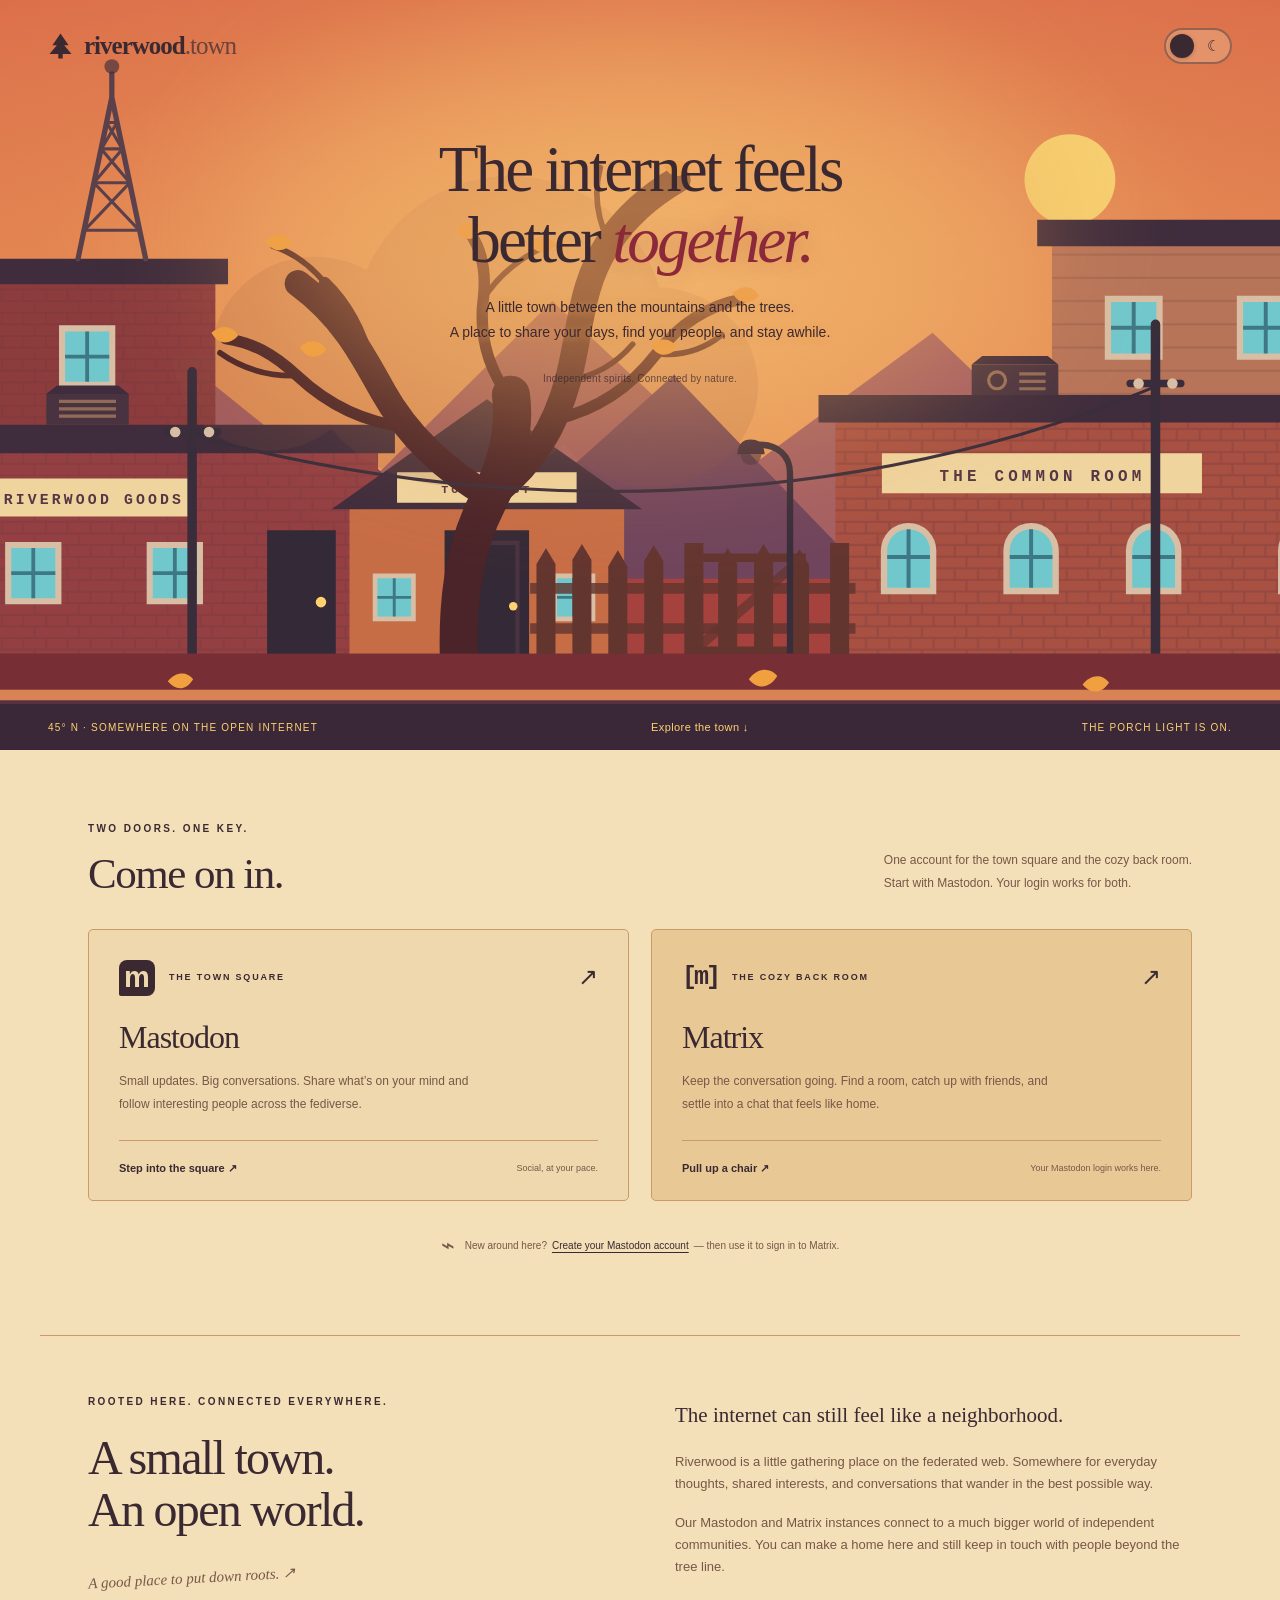
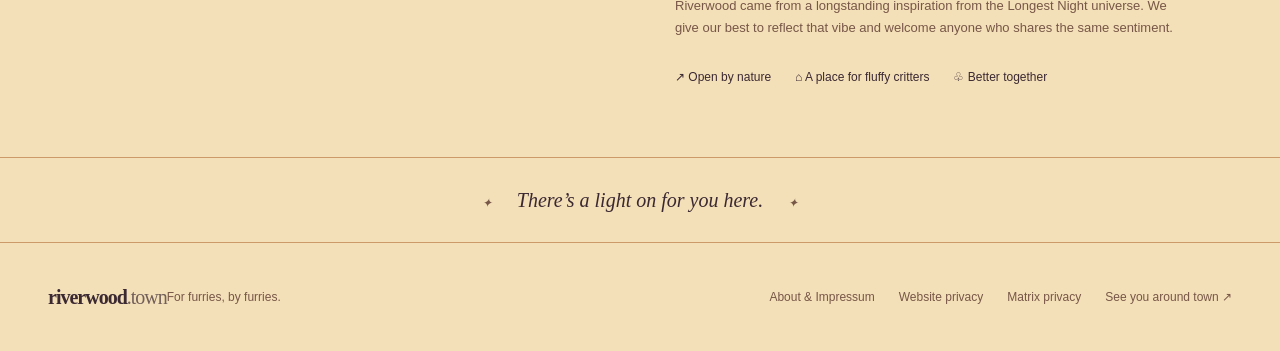
==== commit 269269a5: "Added .well-known routing for cloudflare pages, added privacy policy and about section" ====
--- a/index.html
+++ b/index.html
@@ -135,6 +135,6 @@
 </div><div class="account-note"><span aria-hidden="true">⌁</span> New around here? <a data-service="signup" href="https://social.riverwood.town/auth/sign_up">Create your Mastodon account</a><span>— then use it to sign in to Matrix.</span></div></section>
 <section class="about section" id="about" aria-labelledby="about-title"><div class="about-title"><div class="eyebrow">ROOTED HERE. CONNECTED EVERYWHERE.</div><h2 id="about-title">A small town.<br>An open world.</h2><span class="handwritten">A good place to put down roots. ↗</span></div><div class="about-copy"><p class="lead">The internet can still feel like a neighborhood.</p><p>Riverwood is a little gathering place on the federated web. Somewhere for everyday thoughts, shared interests, and conversations that wander in the best possible way.</p><p>Our Mastodon and Matrix instances connect to a much bigger world of independent communities. You can make a home here and still keep in touch with people beyond the tree line.</p><p>Riverwood came from a longstanding inspiration from the Longest Night universe. We give our best to reflect that vibe and welcome anyone who shares the same sentiment.</p><div class="values"><span>↗ Open by nature</span><span>⌂ A place for fluffy critters</span><span>♧ Better together</span></div></div></section>
 <div class="closing"><span aria-hidden="true">✦</span> There’s a light on for you here. <span aria-hidden="true">✦</span></div>
-</main><footer><a class="brand" href="#">riverwood<span>.town</span></a><p>For furries, by furries.</p><a href="#services">See you around town ↗</a></footer>
+</main><footer><a class="brand" href="#" aria-label="Riverwood home">riverwood<span>.town</span></a><p>For furries, by furries.</p><nav class="footer-links" aria-label="Information and legal"><a href="about.html">About &amp; Impressum</a><a href="privacy.html">Website privacy</a><a href="matrix-privacy.html">Matrix privacy</a><a href="#services">See you around town ↗</a></nav></footer>
 <script src="script.js"></script>
 </body></html>
--- a/styles.css
+++ b/styles.css
@@ -1,4 +1,3 @@
-@import url('https://fonts.googleapis.com/css2?family=DM+Sans:wght@400;500;600;700&family=Fraunces:ital,wght@0,500;0,600;0,700;1,500;1,600&display=swap');
 :root{color-scheme:light;--paper:#f3dfb8;--ink:#3b2932;--muted:#775747;--line:#cc9a68;--accent:#8b2839;--sky-top:#d96849;--sky-bottom:#eda45a;--cloud:#f7c174;--ridge:#70445c;--ridge-light:#925066;--town-ground:#a6423e;--building-one:#944043;--building-two:#c76d46;--building-three:#a85143;--brick-line:#71353d55;--roof:#3f2c3c;--sign:#efd49e;--sign-ink:#563643;--trim:#493340;--door:#342936;--wire:#392d3b;--street:#583040;--curb:#d98253;--foreground:#3a2838;--window:#ffd26f;--leaf:#f0a03f;--star:#f4e0b1;--card:#efd8ad;--card-two:#e8c996;--sky-ink:#3b2932}
 :root[data-theme=dark]{color-scheme:dark;--paper:#0d1b2e;--ink:#f0e6d2;--muted:#aab9b5;--line:#354d56;--accent:#8fe3e0;--sky-top:#05070c;--sky-bottom:#0d1b2e;--cloud:#315163;--ridge:#142c3d;--ridge-light:#284658;--town-ground:#6b1f2a;--building-one:#652a35;--building-two:#4a3540;--building-three:#73313a;--brick-line:#33131f88;--roof:#170f1b;--sign:#d6c294;--sign-ink:#302638;--trim:#182631;--door:#101820;--wire:#101820;--street:#3d1017;--curb:#7e3940;--foreground:#210b12;--window:#ffd076;--leaf:#c95b45;--star:#8fe3e0;--card:#172c3b;--card-two:#1b303c;--sky-ink:#f0e6d2}
 @media(prefers-color-scheme:dark){:root:not([data-theme=light]){color-scheme:dark;--paper:#0d1b2e;--ink:#f0e6d2;--muted:#aab9b5;--line:#354d56;--accent:#8fe3e0;--sky-top:#05070c;--sky-bottom:#0d1b2e;--cloud:#315163;--ridge:#142c3d;--ridge-light:#284658;--town-ground:#6b1f2a;--building-one:#652a35;--building-two:#4a3540;--building-three:#73313a;--brick-line:#33131f88;--roof:#170f1b;--sign:#d6c294;--sign-ink:#302638;--trim:#182631;--door:#101820;--wire:#101820;--street:#3d1017;--curb:#7e3940;--foreground:#210b12;--window:#ffd076;--leaf:#c95b45;--star:#8fe3e0;--card:#172c3b;--card-two:#1b303c;--sky-ink:#f0e6d2}}
@@ -8,7 +7,7 @@
 *{box-sizing:border-box}html{scroll-behavior:smooth;scroll-padding-top:30px}body{margin:0;background:var(--paper);color:var(--ink);font-family:'DM Sans',sans-serif;font-size:15px;line-height:1.7}a{color:inherit;text-decoration:none}button{font:inherit}a,button{-webkit-tap-highlight-color:transparent}a:focus-visible,button:focus-visible{outline:3px solid var(--accent);outline-offset:6px}.skip{position:fixed;top:-100px;left:20px;padding:10px;background:var(--paper);z-index:20}.skip:focus{top:10px}.site-header{height:94px;max-width:1320px;margin:auto;padding:0 48px;display:flex;align-items:center;gap:36px}.brand{display:flex;align-items:center;font-family:'Fraunces',Georgia,serif;font-weight:700;font-size:25px;letter-spacing:-1px}.brand svg{width:25px;height:30px;margin-right:11px}.brand span{font-weight:500;opacity:.7}nav{margin-left:auto;display:flex;gap:34px;font-size:13px;font-weight:500}nav a:hover,footer>a:last-child:hover{text-decoration:underline;text-underline-offset:6px}nav span{margin-left:8px}.theme-toggle{background:transparent;color:var(--ink);border:1px solid var(--line);width:37px;height:37px;border-radius:50%;cursor:pointer;display:grid;place-items:center;font-size:23px}.hero{position:relative;height:750px;background:var(--sky-top);overflow:hidden}.hero-copy{position:relative;z-index:2;text-align:center;padding:53px 20px 0;color:var(--sky-ink)}.eyebrow{font-size:10px;letter-spacing:2.4px;font-weight:700;display:flex;align-items:center;gap:9px}.hero .eyebrow{justify-content:center}.eyebrow>span{width:6px;height:6px;background:var(--leaf);border-radius:50%}h1,h2,h3{font-family:'Fraunces',Georgia,serif;font-weight:500;line-height:1.08;margin:0}h1{font-size:clamp(48px,5.1vw,73px);letter-spacing:-3px;margin:22px 0 20px}h1 em{font-weight:500;color:var(--accent);text-shadow:0 0 24px color-mix(in srgb,var(--accent) 24%,transparent)}.hero-copy>p{font-size:14px;line-height:1.8;margin:0 0 25px}.button{display:inline-flex;align-items:center;justify-content:center;gap:27px;padding:12px 23px;font-size:12px;font-weight:600;border-radius:3px;background:var(--ink);color:var(--paper);box-shadow:0 3px 0 color-mix(in srgb,var(--ink) 70%,black);transition:transform .2s,filter .2s}.button:hover{filter:brightness(1.2);transform:translateY(-2px)}.hero-note{font-size:10px;margin-top:16px;opacity:.75;letter-spacing:.2px}.landscape{position:absolute;inset:0;pointer-events:none}.landscape svg{width:100%;height:100%;display:block}.scene-caption{position:absolute;bottom:0;left:0;right:0;height:42px;display:flex;justify-content:space-between;align-items:center;padding:0 48px;background:var(--foreground);color:var(--window);font-size:8px;letter-spacing:1.5px}.scene-caption a{font-size:10px;letter-spacing:.4px}.section{max-width:1200px;margin:0 auto;padding:70px 48px}.section-heading{display:flex;justify-content:space-between;align-items:flex-end;margin-bottom:32px}.section-heading h2{font-size:43px;letter-spacing:-1.5px;margin-top:14px}.section-heading>p{font-size:12px;line-height:1.9;color:var(--muted);margin:0 0 3px}.service-grid{display:grid;grid-template-columns:1fr 1fr;gap:22px}.service-card{padding:27px 30px 22px;background:var(--card);border:1px solid var(--line);border-radius:5px;transition:transform .2s,box-shadow .2s}.service-card:hover{transform:translateY(-4px) rotate(-.3deg);box-shadow:0 7px 0 #73836322}.matrix{background:var(--card-two)}.card-top{display:flex;align-items:center;gap:14px}.service-icon{font-family:Arial,sans-serif;font-size:29px;line-height:1;font-weight:900;letter-spacing:-3px;width:36px;height:36px;display:grid;place-items:center;background:var(--ink);color:var(--card);border-radius:8px 8px 8px 2px;padding-right:3px}.matrix-icon{background:none;color:var(--ink);font-family:monospace;font-size:25px;letter-spacing:-3px}.card-label{font-size:9px;letter-spacing:1.8px;font-weight:600}.card-arrow{margin-left:auto;font-size:24px}.service-card h3{font-size:32px;margin-top:22px;letter-spacing:-1px}.service-card p{font-size:12px;line-height:1.9;color:var(--muted);max-width:370px;margin:15px 0 25px}.card-bottom{border-top:1px solid var(--line);padding-top:18px;display:flex;justify-content:space-between;align-items:center;gap:8px;font-size:11px;font-weight:700}.card-bottom>span:last-child{font-size:9px;font-weight:400;color:var(--muted)}.account-note{display:flex;justify-content:center;align-items:center;flex-wrap:wrap;gap:5px;font-size:10px;color:var(--muted);padding-top:25px}.account-note>span:first-child{font-size:23px;margin-right:5px}.account-note a{text-decoration:underline;text-underline-offset:3px;color:var(--ink)}.about{display:grid;grid-template-columns:1fr 1fr;gap:70px;border-top:1px solid var(--line);padding-top:57px;padding-bottom:70px}.about h2{font-size:48px;letter-spacing:-1.7px;margin:22px 0}.handwritten{font-family:'Fraunces',Georgia,serif;font-style:italic;font-size:15px;color:var(--muted);display:block;transform:rotate(-3deg)}.about-copy{font-size:13px;color:var(--muted);padding-top:5px}.about-copy p{margin:0 0 17px}.about-copy .lead{font-family:'Fraunces',Georgia,serif;font-size:21px;color:var(--ink)}.values{display:flex;gap:20px;font-size:9px;color:var(--ink);padding-top:10px}.closing{border-top:1px solid var(--line);border-bottom:1px solid var(--line);text-align:center;font-family:'Fraunces',Georgia,serif;font-style:italic;padding:25px;font-size:20px}.closing span{font-size:12px;margin:0 20px;color:var(--muted)}footer{max-width:1320px;margin:auto;display:flex;align-items:center;justify-content:space-between;padding:32px 48px;font-size:10px;color:var(--muted)}footer .brand{font-size:20px;color:var(--ink)}.celestial{fill:#f6cf70}.stars{opacity:0}.night .stars{opacity:.9}.night .celestial{fill:#d8f2ed}.window-glow{fill:var(--window);opacity:.12}.clouds{opacity:.42;animation:drift 42s ease-in-out infinite alternate}.falling-leaves{animation:fall 12s ease-in-out infinite alternate}.stars{animation:twinkle 5s ease-in-out infinite alternate}svg path,svg circle,svg rect{transition:fill 1s}body,.hero{transition:background-color .8s,color .8s}@keyframes drift{to{transform:translateX(32px)}}@keyframes fall{to{transform:translate(22px,32px) rotate(10deg)}}@keyframes twinkle{to{filter:brightness(.65)}}
 @media(min-width:1600px){.hero{height:820px}.hero-copy{padding-top:70px}}
 @media(max-width:800px){.site-header{padding:0 25px;height:78px;gap:22px}nav{gap:20px}.hero{height:720px}.hero-copy{padding-top:48px}.landscape svg{width:125%;max-width:none;margin-left:-12.5%}.scene-caption{padding:0 25px}.time-caption{display:none}.section{padding:48px 25px}.section-heading{gap:24px}.section-heading>p br{display:none}.section-heading>p{max-width:240px}.service-card{padding:22px}.card-bottom{align-items:flex-start;flex-direction:column}.about{gap:35px}.about h2{font-size:40px}.values{flex-wrap:wrap;gap:12px}footer{padding:30px 25px}footer p{display:none}}
-@media(max-width:540px){.site-header{gap:17px;padding:0 20px}.brand{font-size:22px}.brand svg{width:20px;margin-right:7px}nav a:first-child{display:none}nav a{font-size:11px}.theme-toggle{flex-shrink:0;width:32px;height:32px}.hero{height:700px}.hero-copy{padding-top:38px}h1{font-size:51px;letter-spacing:-2.5px}.hero-copy>p{font-size:12px}.hero-copy>p br{display:none}.hero-copy>p{max-width:300px;margin:0 auto 24px}.eyebrow{font-size:8px;letter-spacing:1.6px}.hero-note{font-size:9px}.landscape svg{width:185%;margin-left:-42.5%}.scene-caption{padding:0 20px}.scene-caption>span{font-size:6px;letter-spacing:.7px}.scene-caption a{font-size:9px}.section-heading{display:block}.section-heading>p{margin-top:20px;max-width:100%}.service-grid{grid-template-columns:1fr;gap:16px}.section-heading h2{font-size:39px}.card-bottom{flex-direction:row}.account-note{line-height:1.7}.about{grid-template-columns:1fr;gap:30px}.about h2{font-size:44px}.closing{font-size:17px;padding:25px 10px}.closing span{margin:0 8px}footer{gap:15px}footer>a:last-child{font-size:9px}footer .brand{font-size:18px}}
+@media(max-width:540px){.site-header{gap:17px;padding:0 20px}.brand{font-size:22px}.brand svg{width:20px;margin-right:7px}.site-header nav a:first-child{display:none}.site-header nav a{font-size:11px}.theme-toggle{flex-shrink:0;width:32px;height:32px}.hero{height:700px}.hero-copy{padding-top:38px}h1{font-size:51px;letter-spacing:-2.5px}.hero-copy>p{font-size:12px}.hero-copy>p br{display:none}.hero-copy>p{max-width:300px;margin:0 auto 24px}.eyebrow{font-size:8px;letter-spacing:1.6px}.hero-note{font-size:9px}.landscape svg{width:185%;margin-left:-42.5%}.scene-caption{padding:0 20px}.scene-caption>span{font-size:6px;letter-spacing:.7px}.scene-caption a{font-size:9px}.section-heading{display:block}.section-heading>p{margin-top:20px;max-width:100%}.service-grid{grid-template-columns:1fr;gap:16px}.section-heading h2{font-size:39px}.card-bottom{flex-direction:row}.account-note{line-height:1.7}.about{grid-template-columns:1fr;gap:30px}.about h2{font-size:44px}.closing{font-size:17px;padding:25px 10px}.closing span{margin:0 8px}footer{gap:15px}footer>a:last-child{font-size:9px}footer .brand{font-size:18px}}
 @media(prefers-reduced-motion:reduce){html{scroll-behavior:auto}*,*::before,*::after{animation:none!important;transition:none!important}}
 
 @media(max-width:540px){nav a{white-space:nowrap;font-size:10px}.site-header{gap:12px}.hero{height:650px}.landscape svg{position:absolute;bottom:41px;width:100%;height:auto;margin:0}.hero-note{position:relative}.hero-copy{padding-top:32px}}
@@ -40,3 +39,8 @@
 .values{font-size:12px;font-weight:500;gap:24px}
 @media(max-width:800px){.landscape{position:absolute;inset:auto 0 45px;height:370px;overflow:visible}.landscape svg{position:absolute;bottom:0;left:50%;width:120%;max-width:none;height:auto;margin:0;transform:translateX(-50%)}}
 @media(max-width:480px){.landscape svg{width:140%}}
+
+/* Footer navigation is shared by the landing page and the information pages. */
+.footer-links{margin-left:auto;display:flex;align-items:center;gap:24px;font-size:12px;font-weight:500}
+.footer-links a:hover{text-decoration:underline;text-underline-offset:6px}
+@media(max-width:700px){footer{align-items:flex-start;flex-wrap:wrap}.footer-links{width:100%;margin-left:0;justify-content:flex-start;flex-wrap:wrap;gap:12px 20px}}
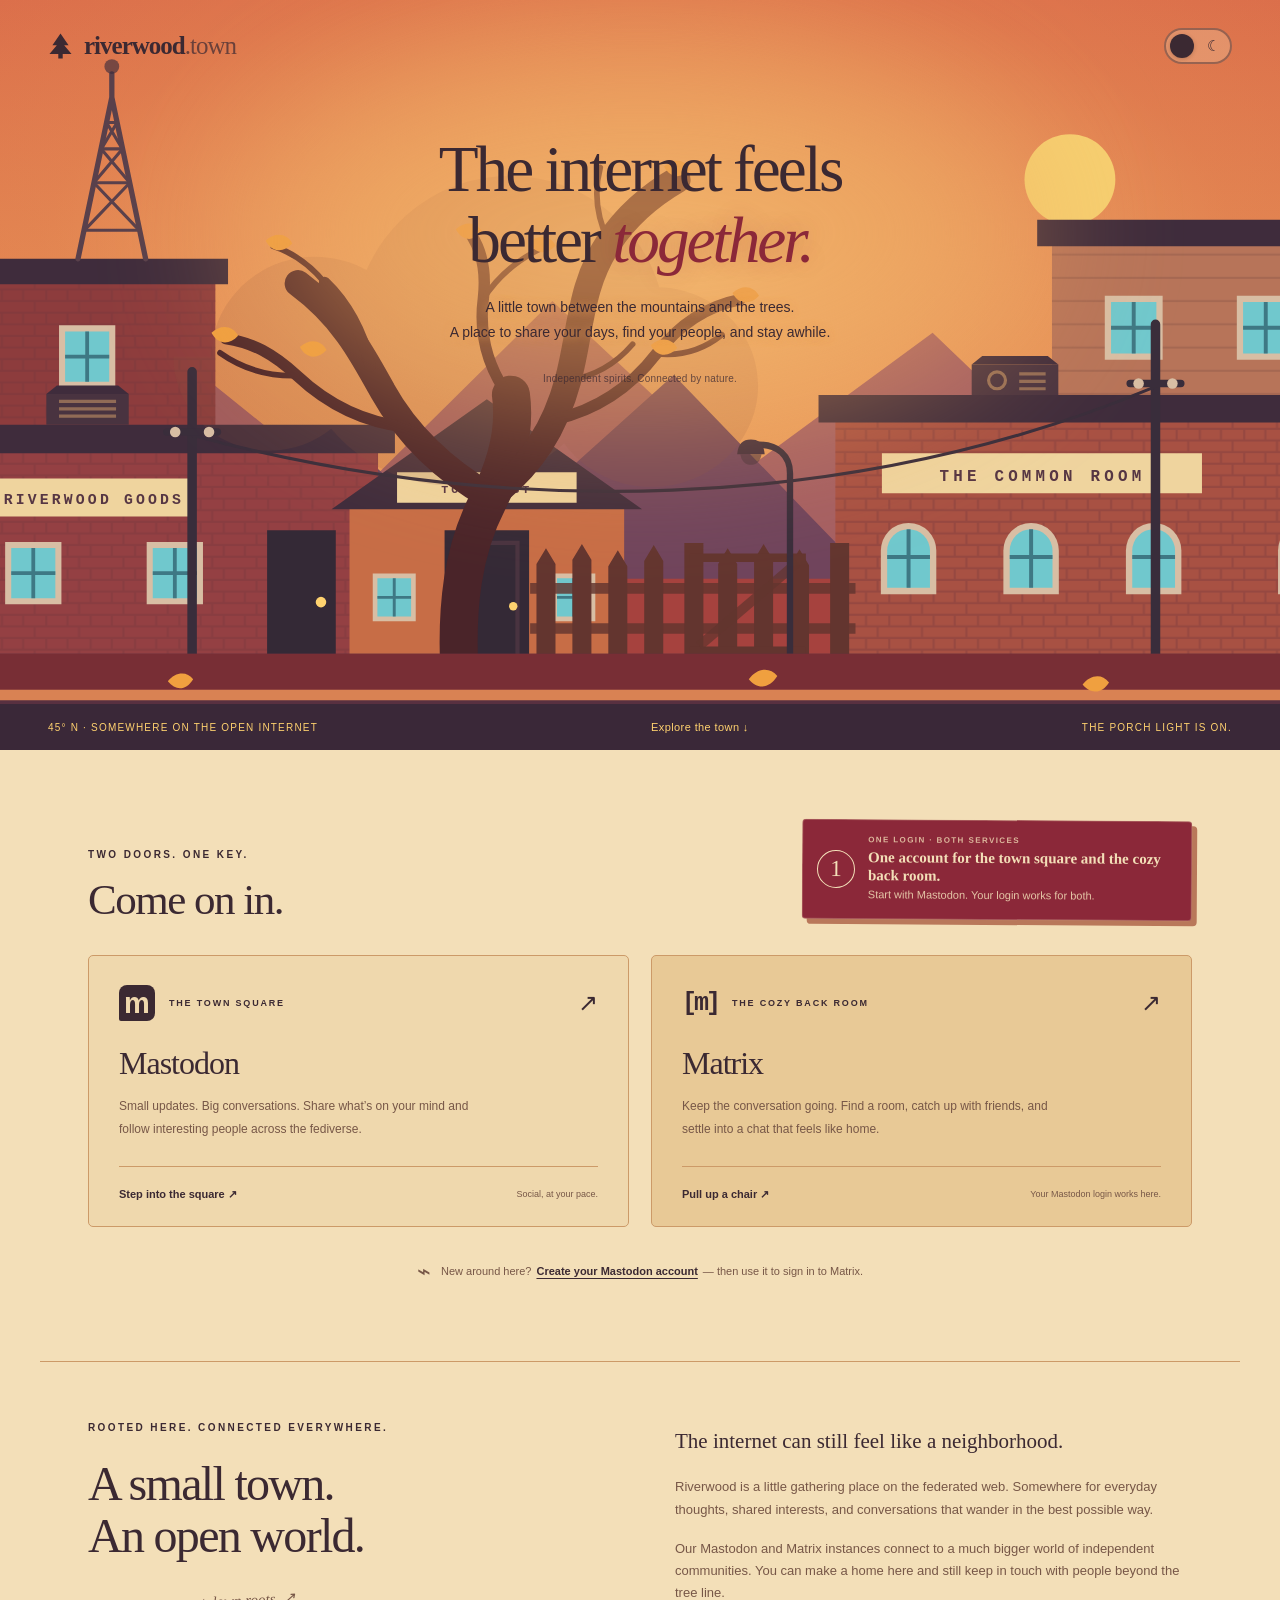
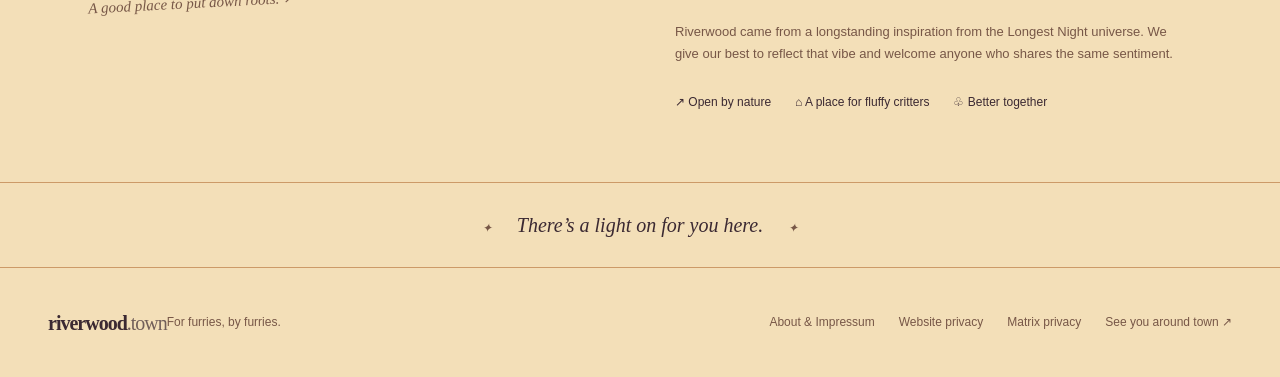
==== commit dd10ea5c: "added callout box for accounts" ====
--- a/index.html
+++ b/index.html
@@ -129,7 +129,7 @@
 </svg></div>
 <div class="scene-caption"><span>45° N · SOMEWHERE ON THE OPEN INTERNET</span><a href="#services">Explore the town ↓</a><span class="time-caption">THE PORCH LIGHT IS ON.</span></div>
 </section>
-<section class="services section" id="services" aria-labelledby="services-title"><div class="section-heading"><div><div class="eyebrow">TWO DOORS. ONE KEY.</div><h2 id="services-title">Come on in.</h2></div><p>One account for the town square and the cozy back room.<br> Start with Mastodon. Your login works for both.</p></div><div class="service-grid">
+<section class="services section" id="services" aria-labelledby="services-title"><div class="section-heading"><div><div class="eyebrow">TWO DOORS. ONE KEY.</div><h2 id="services-title">Come on in.</h2></div><aside class="account-callout" aria-label="One account for both services"><span class="account-callout-key" aria-hidden="true">1</span><p><span class="account-callout-label">ONE LOGIN · BOTH SERVICES</span><strong>One account for the town square and the cozy back room.</strong><span>Start with Mastodon. Your login works for both.</span></p></aside></div><div class="service-grid">
 <a class="service-card mastodon" data-service="mastodon" href="https://social.riverwood.town"><div class="card-top"><span class="service-icon" aria-hidden="true">m</span><span class="card-label">THE TOWN SQUARE</span><span class="card-arrow" aria-hidden="true">↗</span></div><h3>Mastodon</h3><p>Small updates. Big conversations. Share what’s on your mind and follow interesting people across the fediverse.</p><div class="card-bottom"><span>Step into the square <span aria-hidden="true">↗</span></span><span>Social, at your pace.</span></div></a>
 <a class="service-card matrix" data-service="matrix" href="https://chat.riverwood.town"><div class="card-top"><span class="service-icon matrix-icon" aria-hidden="true">[m]</span><span class="card-label">THE COZY BACK ROOM</span><span class="card-arrow" aria-hidden="true">↗</span></div><h3>Matrix</h3><p>Keep the conversation going. Find a room, catch up with friends, and settle into a chat that feels like home.</p><div class="card-bottom"><span>Pull up a chair <span aria-hidden="true">↗</span></span><span>Your Mastodon login works here.</span></div></a>
 </div><div class="account-note"><span aria-hidden="true">⌁</span> New around here? <a data-service="signup" href="https://social.riverwood.town/auth/sign_up">Create your Mastodon account</a><span>— then use it to sign in to Matrix.</span></div></section>
--- a/styles.css
+++ b/styles.css
@@ -4,7 +4,7 @@
 :root{--sky-glow:#ffe59c;--far-building:#8d3c3d;--far-building-two:#b77459;--siding-line:#74463f44;--window-frame:#d8bea4;--window-cyan:#70c8cd;--window-cross:#3e7884;--fence:#63352f;--tree:#4a2429;--foreground-accent:#782e35}
 :root[data-theme=dark]{--sky-glow:#214257;--far-building:#121d2d;--far-building-two:#263343;--siding-line:#10182366;--window-frame:#f0d69d;--window-cyan:#ffd076;--window-cross:#7d593d;--fence:#35151d;--tree:#100a12;--foreground-accent:#541924}
 @media(prefers-color-scheme:dark){:root:not([data-theme=light]){--sky-glow:#214257;--far-building:#121d2d;--far-building-two:#263343;--siding-line:#10182366;--window-frame:#f0d69d;--window-cyan:#ffd076;--window-cross:#7d593d;--fence:#35151d;--tree:#100a12;--foreground-accent:#541924}}
-*{box-sizing:border-box}html{scroll-behavior:smooth;scroll-padding-top:30px}body{margin:0;background:var(--paper);color:var(--ink);font-family:'DM Sans',sans-serif;font-size:15px;line-height:1.7}a{color:inherit;text-decoration:none}button{font:inherit}a,button{-webkit-tap-highlight-color:transparent}a:focus-visible,button:focus-visible{outline:3px solid var(--accent);outline-offset:6px}.skip{position:fixed;top:-100px;left:20px;padding:10px;background:var(--paper);z-index:20}.skip:focus{top:10px}.site-header{height:94px;max-width:1320px;margin:auto;padding:0 48px;display:flex;align-items:center;gap:36px}.brand{display:flex;align-items:center;font-family:'Fraunces',Georgia,serif;font-weight:700;font-size:25px;letter-spacing:-1px}.brand svg{width:25px;height:30px;margin-right:11px}.brand span{font-weight:500;opacity:.7}nav{margin-left:auto;display:flex;gap:34px;font-size:13px;font-weight:500}nav a:hover,footer>a:last-child:hover{text-decoration:underline;text-underline-offset:6px}nav span{margin-left:8px}.theme-toggle{background:transparent;color:var(--ink);border:1px solid var(--line);width:37px;height:37px;border-radius:50%;cursor:pointer;display:grid;place-items:center;font-size:23px}.hero{position:relative;height:750px;background:var(--sky-top);overflow:hidden}.hero-copy{position:relative;z-index:2;text-align:center;padding:53px 20px 0;color:var(--sky-ink)}.eyebrow{font-size:10px;letter-spacing:2.4px;font-weight:700;display:flex;align-items:center;gap:9px}.hero .eyebrow{justify-content:center}.eyebrow>span{width:6px;height:6px;background:var(--leaf);border-radius:50%}h1,h2,h3{font-family:'Fraunces',Georgia,serif;font-weight:500;line-height:1.08;margin:0}h1{font-size:clamp(48px,5.1vw,73px);letter-spacing:-3px;margin:22px 0 20px}h1 em{font-weight:500;color:var(--accent);text-shadow:0 0 24px color-mix(in srgb,var(--accent) 24%,transparent)}.hero-copy>p{font-size:14px;line-height:1.8;margin:0 0 25px}.button{display:inline-flex;align-items:center;justify-content:center;gap:27px;padding:12px 23px;font-size:12px;font-weight:600;border-radius:3px;background:var(--ink);color:var(--paper);box-shadow:0 3px 0 color-mix(in srgb,var(--ink) 70%,black);transition:transform .2s,filter .2s}.button:hover{filter:brightness(1.2);transform:translateY(-2px)}.hero-note{font-size:10px;margin-top:16px;opacity:.75;letter-spacing:.2px}.landscape{position:absolute;inset:0;pointer-events:none}.landscape svg{width:100%;height:100%;display:block}.scene-caption{position:absolute;bottom:0;left:0;right:0;height:42px;display:flex;justify-content:space-between;align-items:center;padding:0 48px;background:var(--foreground);color:var(--window);font-size:8px;letter-spacing:1.5px}.scene-caption a{font-size:10px;letter-spacing:.4px}.section{max-width:1200px;margin:0 auto;padding:70px 48px}.section-heading{display:flex;justify-content:space-between;align-items:flex-end;margin-bottom:32px}.section-heading h2{font-size:43px;letter-spacing:-1.5px;margin-top:14px}.section-heading>p{font-size:12px;line-height:1.9;color:var(--muted);margin:0 0 3px}.service-grid{display:grid;grid-template-columns:1fr 1fr;gap:22px}.service-card{padding:27px 30px 22px;background:var(--card);border:1px solid var(--line);border-radius:5px;transition:transform .2s,box-shadow .2s}.service-card:hover{transform:translateY(-4px) rotate(-.3deg);box-shadow:0 7px 0 #73836322}.matrix{background:var(--card-two)}.card-top{display:flex;align-items:center;gap:14px}.service-icon{font-family:Arial,sans-serif;font-size:29px;line-height:1;font-weight:900;letter-spacing:-3px;width:36px;height:36px;display:grid;place-items:center;background:var(--ink);color:var(--card);border-radius:8px 8px 8px 2px;padding-right:3px}.matrix-icon{background:none;color:var(--ink);font-family:monospace;font-size:25px;letter-spacing:-3px}.card-label{font-size:9px;letter-spacing:1.8px;font-weight:600}.card-arrow{margin-left:auto;font-size:24px}.service-card h3{font-size:32px;margin-top:22px;letter-spacing:-1px}.service-card p{font-size:12px;line-height:1.9;color:var(--muted);max-width:370px;margin:15px 0 25px}.card-bottom{border-top:1px solid var(--line);padding-top:18px;display:flex;justify-content:space-between;align-items:center;gap:8px;font-size:11px;font-weight:700}.card-bottom>span:last-child{font-size:9px;font-weight:400;color:var(--muted)}.account-note{display:flex;justify-content:center;align-items:center;flex-wrap:wrap;gap:5px;font-size:10px;color:var(--muted);padding-top:25px}.account-note>span:first-child{font-size:23px;margin-right:5px}.account-note a{text-decoration:underline;text-underline-offset:3px;color:var(--ink)}.about{display:grid;grid-template-columns:1fr 1fr;gap:70px;border-top:1px solid var(--line);padding-top:57px;padding-bottom:70px}.about h2{font-size:48px;letter-spacing:-1.7px;margin:22px 0}.handwritten{font-family:'Fraunces',Georgia,serif;font-style:italic;font-size:15px;color:var(--muted);display:block;transform:rotate(-3deg)}.about-copy{font-size:13px;color:var(--muted);padding-top:5px}.about-copy p{margin:0 0 17px}.about-copy .lead{font-family:'Fraunces',Georgia,serif;font-size:21px;color:var(--ink)}.values{display:flex;gap:20px;font-size:9px;color:var(--ink);padding-top:10px}.closing{border-top:1px solid var(--line);border-bottom:1px solid var(--line);text-align:center;font-family:'Fraunces',Georgia,serif;font-style:italic;padding:25px;font-size:20px}.closing span{font-size:12px;margin:0 20px;color:var(--muted)}footer{max-width:1320px;margin:auto;display:flex;align-items:center;justify-content:space-between;padding:32px 48px;font-size:10px;color:var(--muted)}footer .brand{font-size:20px;color:var(--ink)}.celestial{fill:#f6cf70}.stars{opacity:0}.night .stars{opacity:.9}.night .celestial{fill:#d8f2ed}.window-glow{fill:var(--window);opacity:.12}.clouds{opacity:.42;animation:drift 42s ease-in-out infinite alternate}.falling-leaves{animation:fall 12s ease-in-out infinite alternate}.stars{animation:twinkle 5s ease-in-out infinite alternate}svg path,svg circle,svg rect{transition:fill 1s}body,.hero{transition:background-color .8s,color .8s}@keyframes drift{to{transform:translateX(32px)}}@keyframes fall{to{transform:translate(22px,32px) rotate(10deg)}}@keyframes twinkle{to{filter:brightness(.65)}}
+*{box-sizing:border-box}html{scroll-behavior:smooth;scroll-padding-top:30px}body{margin:0;background:var(--paper);color:var(--ink);font-family:'DM Sans',sans-serif;font-size:15px;line-height:1.7}a{color:inherit;text-decoration:none}button{font:inherit}a,button{-webkit-tap-highlight-color:transparent}a:focus-visible,button:focus-visible{outline:3px solid var(--accent);outline-offset:6px}.skip{position:fixed;top:-100px;left:20px;padding:10px;background:var(--paper);z-index:20}.skip:focus{top:10px}.site-header{height:94px;max-width:1320px;margin:auto;padding:0 48px;display:flex;align-items:center;gap:36px}.brand{display:flex;align-items:center;font-family:'Fraunces',Georgia,serif;font-weight:700;font-size:25px;letter-spacing:-1px}.brand svg{width:25px;height:30px;margin-right:11px}.brand span{font-weight:500;opacity:.7}nav{margin-left:auto;display:flex;gap:34px;font-size:13px;font-weight:500}nav a:hover,footer>a:last-child:hover{text-decoration:underline;text-underline-offset:6px}nav span{margin-left:8px}.theme-toggle{background:transparent;color:var(--ink);border:1px solid var(--line);width:37px;height:37px;border-radius:50%;cursor:pointer;display:grid;place-items:center;font-size:23px}.hero{position:relative;height:750px;background:var(--sky-top);overflow:hidden}.hero-copy{position:relative;z-index:2;text-align:center;padding:53px 20px 0;color:var(--sky-ink)}.eyebrow{font-size:10px;letter-spacing:2.4px;font-weight:700;display:flex;align-items:center;gap:9px}.hero .eyebrow{justify-content:center}.eyebrow>span{width:6px;height:6px;background:var(--leaf);border-radius:50%}h1,h2,h3{font-family:'Fraunces',Georgia,serif;font-weight:500;line-height:1.08;margin:0}h1{font-size:clamp(48px,5.1vw,73px);letter-spacing:-3px;margin:22px 0 20px}h1 em{font-weight:500;color:var(--accent);text-shadow:0 0 24px color-mix(in srgb,var(--accent) 24%,transparent)}.hero-copy>p{font-size:14px;line-height:1.8;margin:0 0 25px}.button{display:inline-flex;align-items:center;justify-content:center;gap:27px;padding:12px 23px;font-size:12px;font-weight:600;border-radius:3px;background:var(--ink);color:var(--paper);box-shadow:0 3px 0 color-mix(in srgb,var(--ink) 70%,black);transition:transform .2s,filter .2s}.button:hover{filter:brightness(1.2);transform:translateY(-2px)}.hero-note{font-size:10px;margin-top:16px;opacity:.75;letter-spacing:.2px}.landscape{position:absolute;inset:0;pointer-events:none}.landscape svg{width:100%;height:100%;display:block}.scene-caption{position:absolute;bottom:0;left:0;right:0;height:42px;display:flex;justify-content:space-between;align-items:center;padding:0 48px;background:var(--foreground);color:var(--window);font-size:8px;letter-spacing:1.5px}.scene-caption a{font-size:10px;letter-spacing:.4px}.section{max-width:1200px;margin:0 auto;padding:70px 48px}.section-heading{display:flex;justify-content:space-between;align-items:flex-end;margin-bottom:32px}.section-heading h2{font-size:43px;letter-spacing:-1.5px;margin-top:14px}.section-heading>p{font-size:12px;line-height:1.9;color:var(--muted);margin:0 0 3px}.account-callout{display:grid;grid-template-columns:38px minmax(0,1fr);align-items:center;gap:13px;width:min(100%,390px);margin:0 0 3px;padding:14px 18px 15px 14px;background:var(--accent);color:var(--paper);border:1px solid color-mix(in srgb,var(--paper) 28%,transparent);border-radius:4px;box-shadow:5px 5px 0 color-mix(in srgb,var(--accent) 30%,var(--line));transform:rotate(.35deg)}.account-callout-key{display:grid;place-items:center;width:38px;height:38px;border:1px solid currentColor;border-radius:50%;font-family:'Fraunces',Georgia,serif;font-size:23px;line-height:1}.account-callout p{display:flex;flex-direction:column;gap:2px;margin:0;font-size:11px;line-height:1.45}.account-callout-label{font-size:8px;font-weight:700;letter-spacing:1.4px;opacity:.78}.account-callout strong{font-family:'Fraunces',Georgia,serif;font-size:15px;line-height:1.25;font-weight:600}.account-callout p>span:last-child{opacity:.86}.service-grid{display:grid;grid-template-columns:1fr 1fr;gap:22px}.service-card{padding:27px 30px 22px;background:var(--card);border:1px solid var(--line);border-radius:5px;transition:transform .2s,box-shadow .2s}.service-card:hover{transform:translateY(-4px) rotate(-.3deg);box-shadow:0 7px 0 #73836322}.matrix{background:var(--card-two)}.card-top{display:flex;align-items:center;gap:14px}.service-icon{font-family:Arial,sans-serif;font-size:29px;line-height:1;font-weight:900;letter-spacing:-3px;width:36px;height:36px;display:grid;place-items:center;background:var(--ink);color:var(--card);border-radius:8px 8px 8px 2px;padding-right:3px}.matrix-icon{background:none;color:var(--ink);font-family:monospace;font-size:25px;letter-spacing:-3px}.card-label{font-size:9px;letter-spacing:1.8px;font-weight:600}.card-arrow{margin-left:auto;font-size:24px}.service-card h3{font-size:32px;margin-top:22px;letter-spacing:-1px}.service-card p{font-size:12px;line-height:1.9;color:var(--muted);max-width:370px;margin:15px 0 25px}.card-bottom{border-top:1px solid var(--line);padding-top:18px;display:flex;justify-content:space-between;align-items:center;gap:8px;font-size:11px;font-weight:700}.card-bottom>span:last-child{font-size:9px;font-weight:400;color:var(--muted)}.account-note{display:flex;justify-content:center;align-items:center;flex-wrap:wrap;gap:5px;font-size:11px;color:var(--muted);padding-top:25px}.account-note>span:first-child{font-size:23px;margin-right:5px}.account-note a{text-decoration:underline;text-underline-offset:3px;color:var(--ink);font-weight:700}.about{display:grid;grid-template-columns:1fr 1fr;gap:70px;border-top:1px solid var(--line);padding-top:57px;padding-bottom:70px}.about h2{font-size:48px;letter-spacing:-1.7px;margin:22px 0}.handwritten{font-family:'Fraunces',Georgia,serif;font-style:italic;font-size:15px;color:var(--muted);display:block;transform:rotate(-3deg)}.about-copy{font-size:13px;color:var(--muted);padding-top:5px}.about-copy p{margin:0 0 17px}.about-copy .lead{font-family:'Fraunces',Georgia,serif;font-size:21px;color:var(--ink)}.values{display:flex;gap:20px;font-size:9px;color:var(--ink);padding-top:10px}.closing{border-top:1px solid var(--line);border-bottom:1px solid var(--line);text-align:center;font-family:'Fraunces',Georgia,serif;font-style:italic;padding:25px;font-size:20px}.closing span{font-size:12px;margin:0 20px;color:var(--muted)}footer{max-width:1320px;margin:auto;display:flex;align-items:center;justify-content:space-between;padding:32px 48px;font-size:10px;color:var(--muted)}footer .brand{font-size:20px;color:var(--ink)}.celestial{fill:#f6cf70}.stars{opacity:0}.night .stars{opacity:.9}.night .celestial{fill:#d8f2ed}.window-glow{fill:var(--window);opacity:.12}.clouds{opacity:.42;animation:drift 42s ease-in-out infinite alternate}.falling-leaves{animation:fall 12s ease-in-out infinite alternate}.stars{animation:twinkle 5s ease-in-out infinite alternate}svg path,svg circle,svg rect{transition:fill 1s}body,.hero{transition:background-color .8s,color .8s}@keyframes drift{to{transform:translateX(32px)}}@keyframes fall{to{transform:translate(22px,32px) rotate(10deg)}}@keyframes twinkle{to{filter:brightness(.65)}}
 @media(min-width:1600px){.hero{height:820px}.hero-copy{padding-top:70px}}
 @media(max-width:800px){.site-header{padding:0 25px;height:78px;gap:22px}nav{gap:20px}.hero{height:720px}.hero-copy{padding-top:48px}.landscape svg{width:125%;max-width:none;margin-left:-12.5%}.scene-caption{padding:0 25px}.time-caption{display:none}.section{padding:48px 25px}.section-heading{gap:24px}.section-heading>p br{display:none}.section-heading>p{max-width:240px}.service-card{padding:22px}.card-bottom{align-items:flex-start;flex-direction:column}.about{gap:35px}.about h2{font-size:40px}.values{flex-wrap:wrap;gap:12px}footer{padding:30px 25px}footer p{display:none}}
 @media(max-width:540px){.site-header{gap:17px;padding:0 20px}.brand{font-size:22px}.brand svg{width:20px;margin-right:7px}.site-header nav a:first-child{display:none}.site-header nav a{font-size:11px}.theme-toggle{flex-shrink:0;width:32px;height:32px}.hero{height:700px}.hero-copy{padding-top:38px}h1{font-size:51px;letter-spacing:-2.5px}.hero-copy>p{font-size:12px}.hero-copy>p br{display:none}.hero-copy>p{max-width:300px;margin:0 auto 24px}.eyebrow{font-size:8px;letter-spacing:1.6px}.hero-note{font-size:9px}.landscape svg{width:185%;margin-left:-42.5%}.scene-caption{padding:0 20px}.scene-caption>span{font-size:6px;letter-spacing:.7px}.scene-caption a{font-size:9px}.section-heading{display:block}.section-heading>p{margin-top:20px;max-width:100%}.service-grid{grid-template-columns:1fr;gap:16px}.section-heading h2{font-size:39px}.card-bottom{flex-direction:row}.account-note{line-height:1.7}.about{grid-template-columns:1fr;gap:30px}.about h2{font-size:44px}.closing{font-size:17px;padding:25px 10px}.closing span{margin:0 8px}footer{gap:15px}footer>a:last-child{font-size:9px}footer .brand{font-size:18px}}
@@ -44,3 +44,5 @@
 .footer-links{margin-left:auto;display:flex;align-items:center;gap:24px;font-size:12px;font-weight:500}
 .footer-links a:hover{text-decoration:underline;text-underline-offset:6px}
 @media(max-width:700px){footer{align-items:flex-start;flex-wrap:wrap}.footer-links{width:100%;margin-left:0;justify-content:flex-start;flex-wrap:wrap;gap:12px 20px}}
+@media(max-width:800px){.account-callout{max-width:360px}}
+@media(max-width:540px){.account-callout{width:100%;max-width:none;margin:24px 0 0;transform:none}.account-callout strong{font-size:16px}.account-note{font-size:11px;text-align:center}}
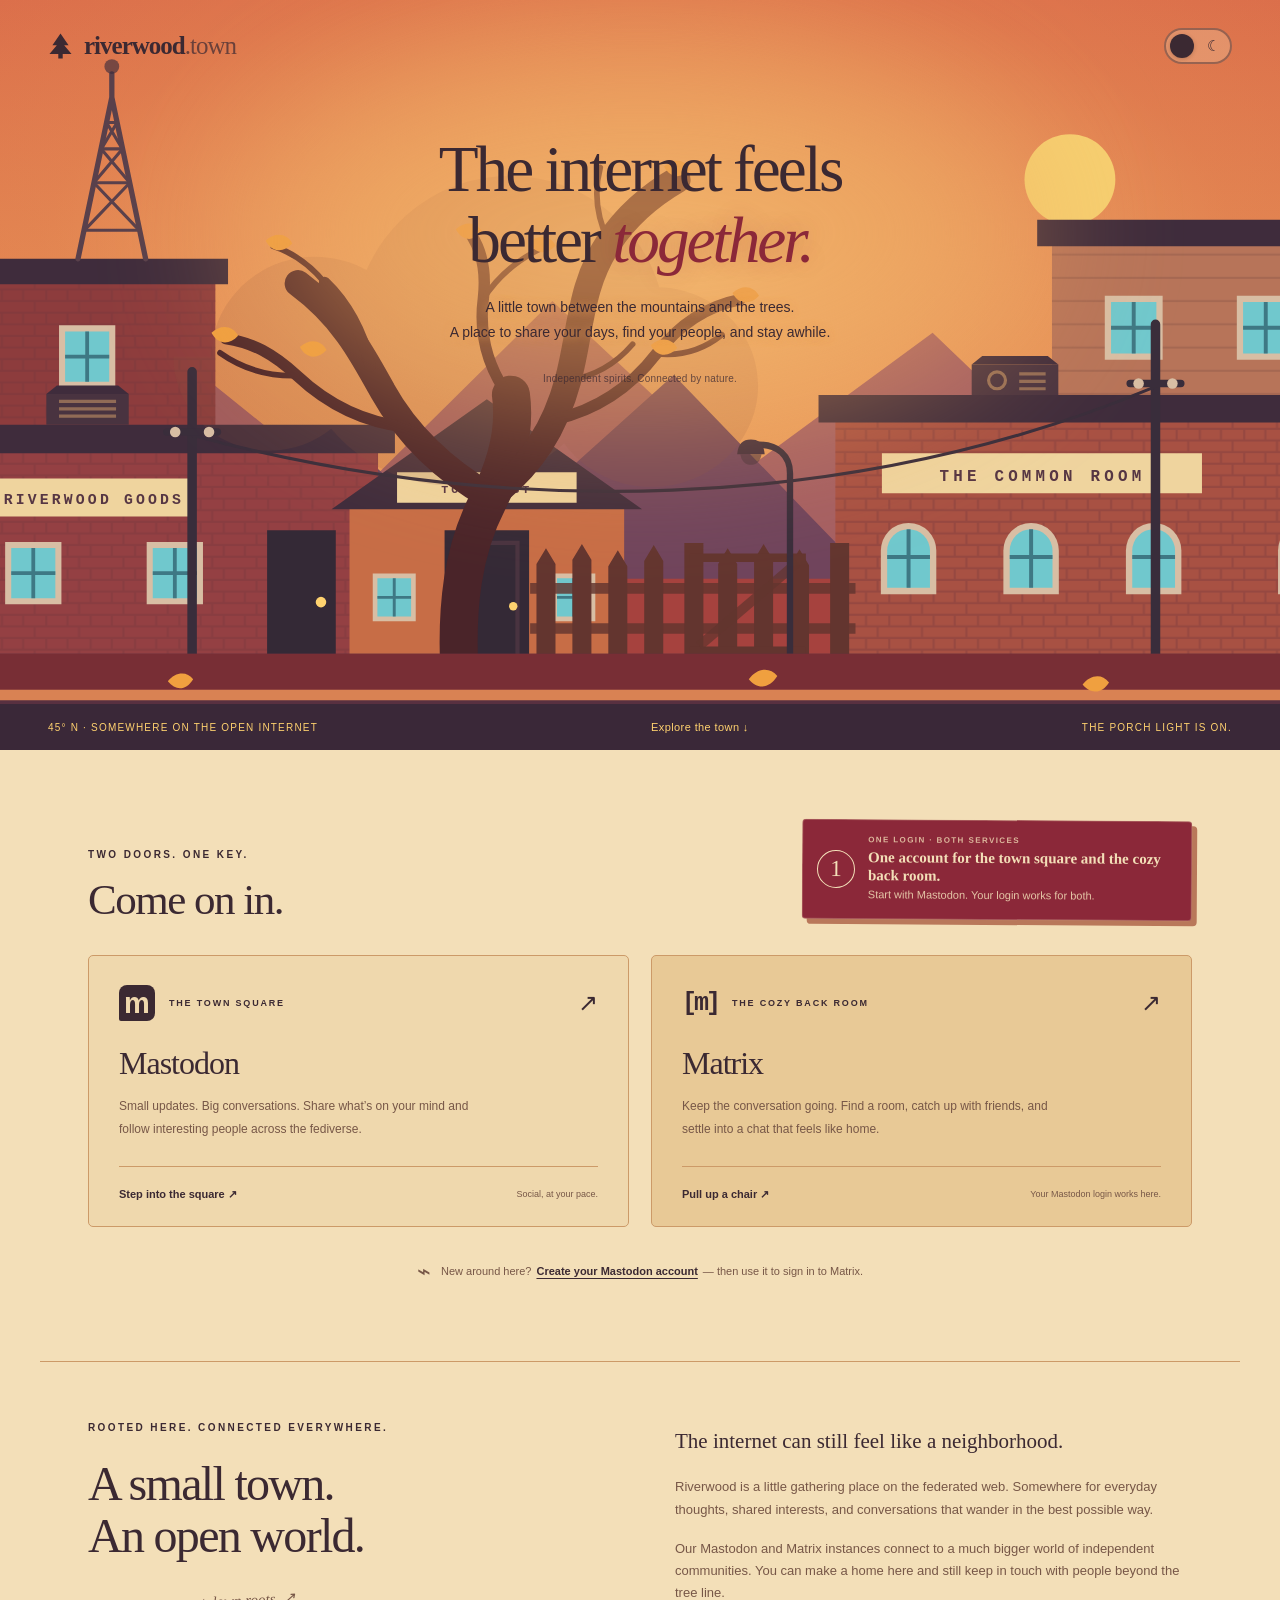
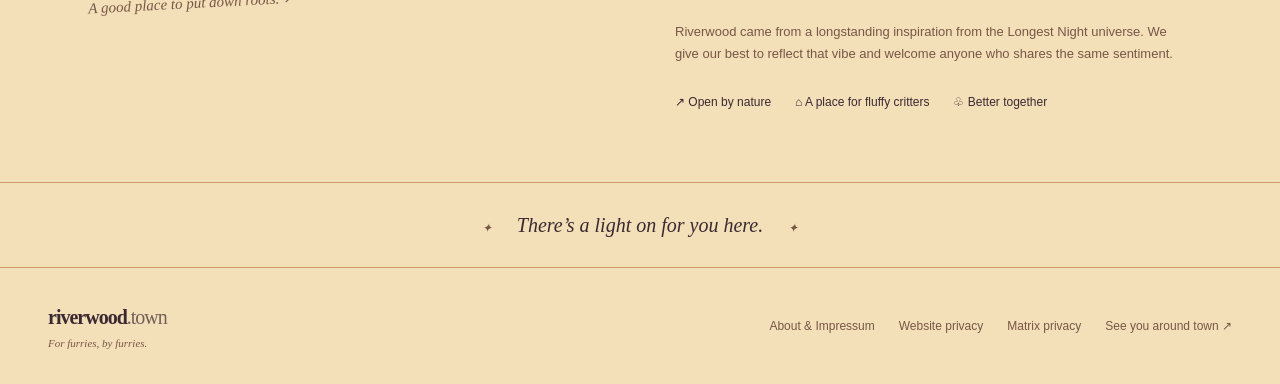
==== commit aa9109a7: "fixed footer" ====
--- a/index.html
+++ b/index.html
@@ -135,6 +135,6 @@
 </div><div class="account-note"><span aria-hidden="true">⌁</span> New around here? <a data-service="signup" href="https://social.riverwood.town/auth/sign_up">Create your Mastodon account</a><span>— then use it to sign in to Matrix.</span></div></section>
 <section class="about section" id="about" aria-labelledby="about-title"><div class="about-title"><div class="eyebrow">ROOTED HERE. CONNECTED EVERYWHERE.</div><h2 id="about-title">A small town.<br>An open world.</h2><span class="handwritten">A good place to put down roots. ↗</span></div><div class="about-copy"><p class="lead">The internet can still feel like a neighborhood.</p><p>Riverwood is a little gathering place on the federated web. Somewhere for everyday thoughts, shared interests, and conversations that wander in the best possible way.</p><p>Our Mastodon and Matrix instances connect to a much bigger world of independent communities. You can make a home here and still keep in touch with people beyond the tree line.</p><p>Riverwood came from a longstanding inspiration from the Longest Night universe. We give our best to reflect that vibe and welcome anyone who shares the same sentiment.</p><div class="values"><span>↗ Open by nature</span><span>⌂ A place for fluffy critters</span><span>♧ Better together</span></div></div></section>
 <div class="closing"><span aria-hidden="true">✦</span> There’s a light on for you here. <span aria-hidden="true">✦</span></div>
-</main><footer><a class="brand" href="#" aria-label="Riverwood home">riverwood<span>.town</span></a><p>For furries, by furries.</p><nav class="footer-links" aria-label="Information and legal"><a href="about.html">About &amp; Impressum</a><a href="privacy.html">Website privacy</a><a href="matrix-privacy.html">Matrix privacy</a><a href="#services">See you around town ↗</a></nav></footer>
+</main><footer><div class="footer-identity"><a class="brand" href="#" aria-label="Riverwood home">riverwood<span>.town</span></a><p>For furries, by furries.</p></div><nav class="footer-links" aria-label="Information and legal"><a href="about.html">About &amp; Impressum</a><a href="privacy.html">Website privacy</a><a href="matrix-privacy.html">Matrix privacy</a><a href="#services">See you around town ↗</a></nav></footer>
 <script src="script.js"></script>
 </body></html>
--- a/styles.css
+++ b/styles.css
@@ -43,6 +43,7 @@
 /* Footer navigation is shared by the landing page and the information pages. */
 .footer-links{margin-left:auto;display:flex;align-items:center;gap:24px;font-size:12px;font-weight:500}
 .footer-links a:hover{text-decoration:underline;text-underline-offset:6px}
+.footer-identity{display:flex;flex-direction:column;align-items:flex-start;gap:2px;flex-shrink:0}.footer-identity p{display:block;margin:0;font-family:'Fraunces',Georgia,serif;font-size:11px;font-style:italic;line-height:1.4;color:var(--muted)}
 @media(max-width:700px){footer{align-items:flex-start;flex-wrap:wrap}.footer-links{width:100%;margin-left:0;justify-content:flex-start;flex-wrap:wrap;gap:12px 20px}}
 @media(max-width:800px){.account-callout{max-width:360px}}
 @media(max-width:540px){.account-callout{width:100%;max-width:none;margin:24px 0 0;transform:none}.account-callout strong{font-size:16px}.account-note{font-size:11px;text-align:center}}
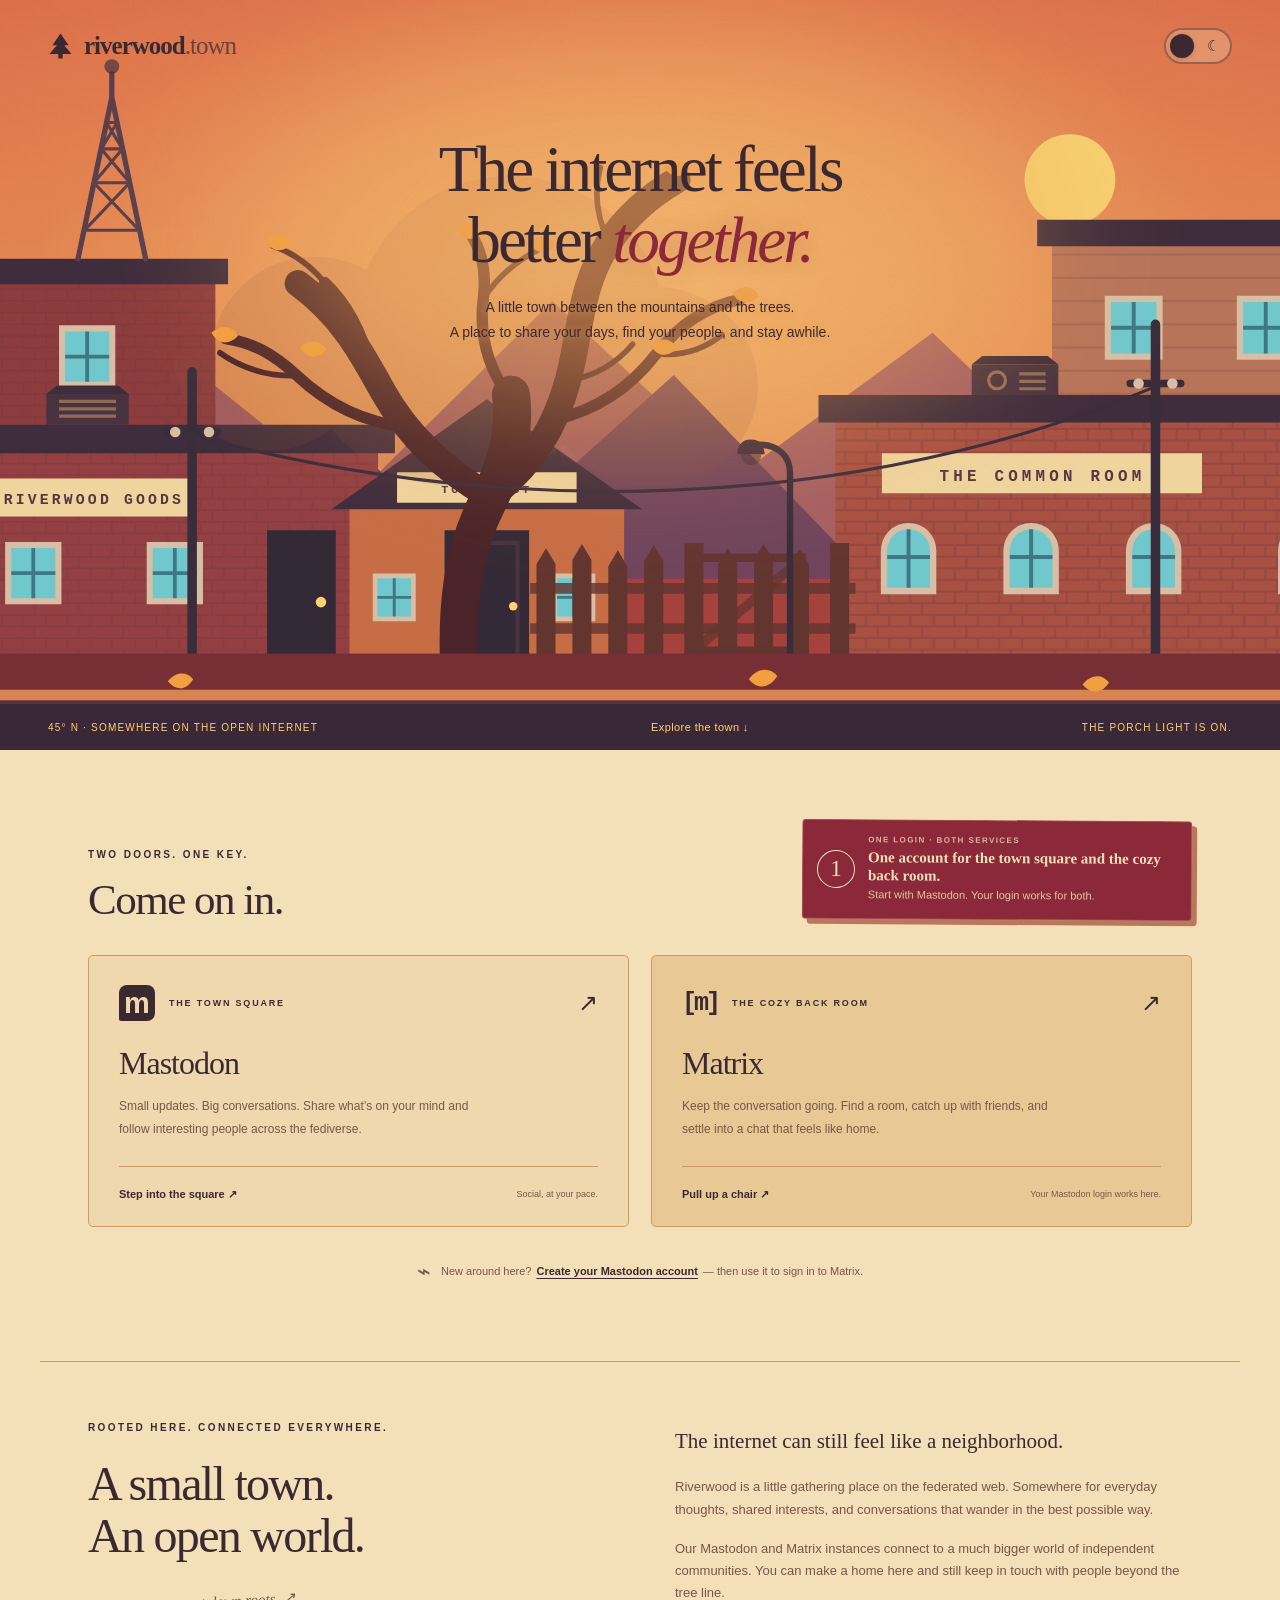
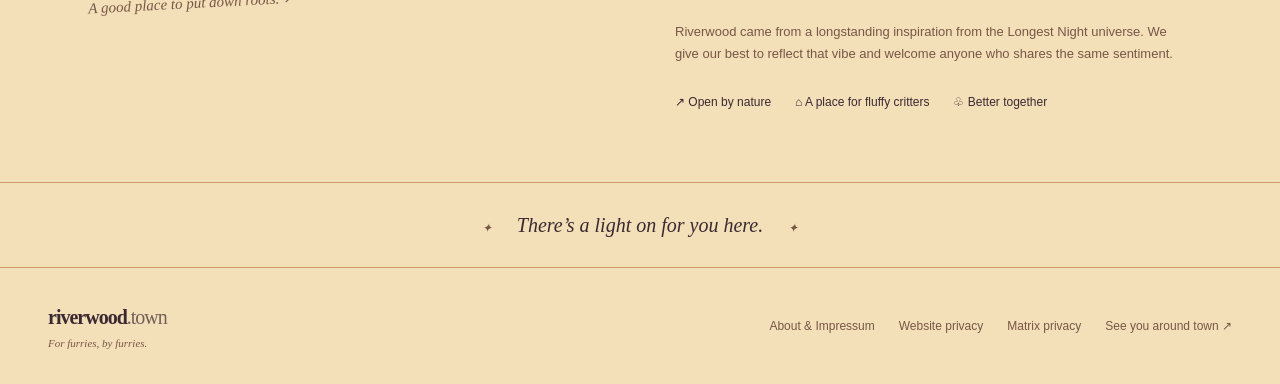
==== commit f4fe8ec4: "removed sub-title text" ====
--- a/index.html
+++ b/index.html
@@ -31,7 +31,7 @@
 <main id="main">
 <section class="hero" aria-labelledby="hero-title">
 <div class="hero-bar"><a class="brand" href="#" aria-label="Riverwood home"><svg viewBox="0 0 34 36" aria-hidden="true"><path d="M17 1 6 17h6L2 29h12v6h6v-6h12L22 17h6Z" fill="currentColor"/></svg>riverwood<span>.town</span></a><button class="theme-toggle" type="button" role="switch" aria-checked="false" aria-label="Switch to night mode" title="Switch to night mode"><span class="toggle-thumb" aria-hidden="true"></span></button></div>
-<div class="hero-copy"><h1 id="hero-title">The internet feels<br>better <em>together.</em></h1><p>A little town between the mountains and the trees.<br> A place to share your days, find your people, and stay awhile.</p><a class="button primary" href="#services">Make yourself at home <span aria-hidden="true">↗</span></a><div class="hero-note">Independent spirits. Connected by nature.</div></div>
+<div class="hero-copy"><h1 id="hero-title">The internet feels<br>better <em>together.</em></h1><p>A little town between the mountains and the trees.<br> A place to share your days, find your people, and stay awhile.</p><a class="button primary" href="#services">Make yourself at home <span aria-hidden="true">↗</span></a></div>
 <div class="landscape"><svg id="town" viewBox="0 0 1440 710" preserveAspectRatio="xMidYMax slice" role="img" aria-label="A close, layered autumn street with tall buildings, a bare tree, power lines and glowing windows">
 <defs>
 <linearGradient id="sky" x2="0" y2="1"><stop stop-color="var(--sky-top)"/><stop offset="1" stop-color="var(--sky-bottom)"/></linearGradient>
--- a/styles.css
+++ b/styles.css
@@ -4,13 +4,13 @@
 :root{--sky-glow:#ffe59c;--far-building:#8d3c3d;--far-building-two:#b77459;--siding-line:#74463f44;--window-frame:#d8bea4;--window-cyan:#70c8cd;--window-cross:#3e7884;--fence:#63352f;--tree:#4a2429;--foreground-accent:#782e35}
 :root[data-theme=dark]{--sky-glow:#214257;--far-building:#121d2d;--far-building-two:#263343;--siding-line:#10182366;--window-frame:#f0d69d;--window-cyan:#ffd076;--window-cross:#7d593d;--fence:#35151d;--tree:#100a12;--foreground-accent:#541924}
 @media(prefers-color-scheme:dark){:root:not([data-theme=light]){--sky-glow:#214257;--far-building:#121d2d;--far-building-two:#263343;--siding-line:#10182366;--window-frame:#f0d69d;--window-cyan:#ffd076;--window-cross:#7d593d;--fence:#35151d;--tree:#100a12;--foreground-accent:#541924}}
-*{box-sizing:border-box}html{scroll-behavior:smooth;scroll-padding-top:30px}body{margin:0;background:var(--paper);color:var(--ink);font-family:'DM Sans',sans-serif;font-size:15px;line-height:1.7}a{color:inherit;text-decoration:none}button{font:inherit}a,button{-webkit-tap-highlight-color:transparent}a:focus-visible,button:focus-visible{outline:3px solid var(--accent);outline-offset:6px}.skip{position:fixed;top:-100px;left:20px;padding:10px;background:var(--paper);z-index:20}.skip:focus{top:10px}.site-header{height:94px;max-width:1320px;margin:auto;padding:0 48px;display:flex;align-items:center;gap:36px}.brand{display:flex;align-items:center;font-family:'Fraunces',Georgia,serif;font-weight:700;font-size:25px;letter-spacing:-1px}.brand svg{width:25px;height:30px;margin-right:11px}.brand span{font-weight:500;opacity:.7}nav{margin-left:auto;display:flex;gap:34px;font-size:13px;font-weight:500}nav a:hover,footer>a:last-child:hover{text-decoration:underline;text-underline-offset:6px}nav span{margin-left:8px}.theme-toggle{background:transparent;color:var(--ink);border:1px solid var(--line);width:37px;height:37px;border-radius:50%;cursor:pointer;display:grid;place-items:center;font-size:23px}.hero{position:relative;height:750px;background:var(--sky-top);overflow:hidden}.hero-copy{position:relative;z-index:2;text-align:center;padding:53px 20px 0;color:var(--sky-ink)}.eyebrow{font-size:10px;letter-spacing:2.4px;font-weight:700;display:flex;align-items:center;gap:9px}.hero .eyebrow{justify-content:center}.eyebrow>span{width:6px;height:6px;background:var(--leaf);border-radius:50%}h1,h2,h3{font-family:'Fraunces',Georgia,serif;font-weight:500;line-height:1.08;margin:0}h1{font-size:clamp(48px,5.1vw,73px);letter-spacing:-3px;margin:22px 0 20px}h1 em{font-weight:500;color:var(--accent);text-shadow:0 0 24px color-mix(in srgb,var(--accent) 24%,transparent)}.hero-copy>p{font-size:14px;line-height:1.8;margin:0 0 25px}.button{display:inline-flex;align-items:center;justify-content:center;gap:27px;padding:12px 23px;font-size:12px;font-weight:600;border-radius:3px;background:var(--ink);color:var(--paper);box-shadow:0 3px 0 color-mix(in srgb,var(--ink) 70%,black);transition:transform .2s,filter .2s}.button:hover{filter:brightness(1.2);transform:translateY(-2px)}.hero-note{font-size:10px;margin-top:16px;opacity:.75;letter-spacing:.2px}.landscape{position:absolute;inset:0;pointer-events:none}.landscape svg{width:100%;height:100%;display:block}.scene-caption{position:absolute;bottom:0;left:0;right:0;height:42px;display:flex;justify-content:space-between;align-items:center;padding:0 48px;background:var(--foreground);color:var(--window);font-size:8px;letter-spacing:1.5px}.scene-caption a{font-size:10px;letter-spacing:.4px}.section{max-width:1200px;margin:0 auto;padding:70px 48px}.section-heading{display:flex;justify-content:space-between;align-items:flex-end;margin-bottom:32px}.section-heading h2{font-size:43px;letter-spacing:-1.5px;margin-top:14px}.section-heading>p{font-size:12px;line-height:1.9;color:var(--muted);margin:0 0 3px}.account-callout{display:grid;grid-template-columns:38px minmax(0,1fr);align-items:center;gap:13px;width:min(100%,390px);margin:0 0 3px;padding:14px 18px 15px 14px;background:var(--accent);color:var(--paper);border:1px solid color-mix(in srgb,var(--paper) 28%,transparent);border-radius:4px;box-shadow:5px 5px 0 color-mix(in srgb,var(--accent) 30%,var(--line));transform:rotate(.35deg)}.account-callout-key{display:grid;place-items:center;width:38px;height:38px;border:1px solid currentColor;border-radius:50%;font-family:'Fraunces',Georgia,serif;font-size:23px;line-height:1}.account-callout p{display:flex;flex-direction:column;gap:2px;margin:0;font-size:11px;line-height:1.45}.account-callout-label{font-size:8px;font-weight:700;letter-spacing:1.4px;opacity:.78}.account-callout strong{font-family:'Fraunces',Georgia,serif;font-size:15px;line-height:1.25;font-weight:600}.account-callout p>span:last-child{opacity:.86}.service-grid{display:grid;grid-template-columns:1fr 1fr;gap:22px}.service-card{padding:27px 30px 22px;background:var(--card);border:1px solid var(--line);border-radius:5px;transition:transform .2s,box-shadow .2s}.service-card:hover{transform:translateY(-4px) rotate(-.3deg);box-shadow:0 7px 0 #73836322}.matrix{background:var(--card-two)}.card-top{display:flex;align-items:center;gap:14px}.service-icon{font-family:Arial,sans-serif;font-size:29px;line-height:1;font-weight:900;letter-spacing:-3px;width:36px;height:36px;display:grid;place-items:center;background:var(--ink);color:var(--card);border-radius:8px 8px 8px 2px;padding-right:3px}.matrix-icon{background:none;color:var(--ink);font-family:monospace;font-size:25px;letter-spacing:-3px}.card-label{font-size:9px;letter-spacing:1.8px;font-weight:600}.card-arrow{margin-left:auto;font-size:24px}.service-card h3{font-size:32px;margin-top:22px;letter-spacing:-1px}.service-card p{font-size:12px;line-height:1.9;color:var(--muted);max-width:370px;margin:15px 0 25px}.card-bottom{border-top:1px solid var(--line);padding-top:18px;display:flex;justify-content:space-between;align-items:center;gap:8px;font-size:11px;font-weight:700}.card-bottom>span:last-child{font-size:9px;font-weight:400;color:var(--muted)}.account-note{display:flex;justify-content:center;align-items:center;flex-wrap:wrap;gap:5px;font-size:11px;color:var(--muted);padding-top:25px}.account-note>span:first-child{font-size:23px;margin-right:5px}.account-note a{text-decoration:underline;text-underline-offset:3px;color:var(--ink);font-weight:700}.about{display:grid;grid-template-columns:1fr 1fr;gap:70px;border-top:1px solid var(--line);padding-top:57px;padding-bottom:70px}.about h2{font-size:48px;letter-spacing:-1.7px;margin:22px 0}.handwritten{font-family:'Fraunces',Georgia,serif;font-style:italic;font-size:15px;color:var(--muted);display:block;transform:rotate(-3deg)}.about-copy{font-size:13px;color:var(--muted);padding-top:5px}.about-copy p{margin:0 0 17px}.about-copy .lead{font-family:'Fraunces',Georgia,serif;font-size:21px;color:var(--ink)}.values{display:flex;gap:20px;font-size:9px;color:var(--ink);padding-top:10px}.closing{border-top:1px solid var(--line);border-bottom:1px solid var(--line);text-align:center;font-family:'Fraunces',Georgia,serif;font-style:italic;padding:25px;font-size:20px}.closing span{font-size:12px;margin:0 20px;color:var(--muted)}footer{max-width:1320px;margin:auto;display:flex;align-items:center;justify-content:space-between;padding:32px 48px;font-size:10px;color:var(--muted)}footer .brand{font-size:20px;color:var(--ink)}.celestial{fill:#f6cf70}.stars{opacity:0}.night .stars{opacity:.9}.night .celestial{fill:#d8f2ed}.window-glow{fill:var(--window);opacity:.12}.clouds{opacity:.42;animation:drift 42s ease-in-out infinite alternate}.falling-leaves{animation:fall 12s ease-in-out infinite alternate}.stars{animation:twinkle 5s ease-in-out infinite alternate}svg path,svg circle,svg rect{transition:fill 1s}body,.hero{transition:background-color .8s,color .8s}@keyframes drift{to{transform:translateX(32px)}}@keyframes fall{to{transform:translate(22px,32px) rotate(10deg)}}@keyframes twinkle{to{filter:brightness(.65)}}
+*{box-sizing:border-box}html{scroll-behavior:smooth;scroll-padding-top:30px}body{margin:0;background:var(--paper);color:var(--ink);font-family:'DM Sans',sans-serif;font-size:15px;line-height:1.7}a{color:inherit;text-decoration:none}button{font:inherit}a,button{-webkit-tap-highlight-color:transparent}a:focus-visible,button:focus-visible{outline:3px solid var(--accent);outline-offset:6px}.skip{position:fixed;top:-100px;left:20px;padding:10px;background:var(--paper);z-index:20}.skip:focus{top:10px}.site-header{height:94px;max-width:1320px;margin:auto;padding:0 48px;display:flex;align-items:center;gap:36px}.brand{display:flex;align-items:center;font-family:'Fraunces',Georgia,serif;font-weight:700;font-size:25px;letter-spacing:-1px}.brand svg{width:25px;height:30px;margin-right:11px}.brand span{font-weight:500;opacity:.7}nav{margin-left:auto;display:flex;gap:34px;font-size:13px;font-weight:500}nav a:hover,footer>a:last-child:hover{text-decoration:underline;text-underline-offset:6px}nav span{margin-left:8px}.theme-toggle{background:transparent;color:var(--ink);border:1px solid var(--line);width:37px;height:37px;border-radius:50%;cursor:pointer;display:grid;place-items:center;font-size:23px}.hero{position:relative;height:750px;background:var(--sky-top);overflow:hidden}.hero-copy{position:relative;z-index:2;text-align:center;padding:53px 20px 0;color:var(--sky-ink)}.eyebrow{font-size:10px;letter-spacing:2.4px;font-weight:700;display:flex;align-items:center;gap:9px}.hero .eyebrow{justify-content:center}.eyebrow>span{width:6px;height:6px;background:var(--leaf);border-radius:50%}h1,h2,h3{font-family:'Fraunces',Georgia,serif;font-weight:500;line-height:1.08;margin:0}h1{font-size:clamp(48px,5.1vw,73px);letter-spacing:-3px;margin:22px 0 20px}h1 em{font-weight:500;color:var(--accent);text-shadow:0 0 24px color-mix(in srgb,var(--accent) 24%,transparent)}.hero-copy>p{font-size:14px;line-height:1.8;margin:0 0 25px}.button{display:inline-flex;align-items:center;justify-content:center;gap:27px;padding:12px 23px;font-size:12px;font-weight:600;border-radius:3px;background:var(--ink);color:var(--paper);box-shadow:0 3px 0 color-mix(in srgb,var(--ink) 70%,black);transition:transform .2s,filter .2s}.button:hover{filter:brightness(1.2);transform:translateY(-2px)}.landscape{position:absolute;inset:0;pointer-events:none}.landscape svg{width:100%;height:100%;display:block}.scene-caption{position:absolute;bottom:0;left:0;right:0;height:42px;display:flex;justify-content:space-between;align-items:center;padding:0 48px;background:var(--foreground);color:var(--window);font-size:8px;letter-spacing:1.5px}.scene-caption a{font-size:10px;letter-spacing:.4px}.section{max-width:1200px;margin:0 auto;padding:70px 48px}.section-heading{display:flex;justify-content:space-between;align-items:flex-end;margin-bottom:32px}.section-heading h2{font-size:43px;letter-spacing:-1.5px;margin-top:14px}.section-heading>p{font-size:12px;line-height:1.9;color:var(--muted);margin:0 0 3px}.account-callout{display:grid;grid-template-columns:38px minmax(0,1fr);align-items:center;gap:13px;width:min(100%,390px);margin:0 0 3px;padding:14px 18px 15px 14px;background:var(--accent);color:var(--paper);border:1px solid color-mix(in srgb,var(--paper) 28%,transparent);border-radius:4px;box-shadow:5px 5px 0 color-mix(in srgb,var(--accent) 30%,var(--line));transform:rotate(.35deg)}.account-callout-key{display:grid;place-items:center;width:38px;height:38px;border:1px solid currentColor;border-radius:50%;font-family:'Fraunces',Georgia,serif;font-size:23px;line-height:1}.account-callout p{display:flex;flex-direction:column;gap:2px;margin:0;font-size:11px;line-height:1.45}.account-callout-label{font-size:8px;font-weight:700;letter-spacing:1.4px;opacity:.78}.account-callout strong{font-family:'Fraunces',Georgia,serif;font-size:15px;line-height:1.25;font-weight:600}.account-callout p>span:last-child{opacity:.86}.service-grid{display:grid;grid-template-columns:1fr 1fr;gap:22px}.service-card{padding:27px 30px 22px;background:var(--card);border:1px solid var(--line);border-radius:5px;transition:transform .2s,box-shadow .2s}.service-card:hover{transform:translateY(-4px) rotate(-.3deg);box-shadow:0 7px 0 #73836322}.matrix{background:var(--card-two)}.card-top{display:flex;align-items:center;gap:14px}.service-icon{font-family:Arial,sans-serif;font-size:29px;line-height:1;font-weight:900;letter-spacing:-3px;width:36px;height:36px;display:grid;place-items:center;background:var(--ink);color:var(--card);border-radius:8px 8px 8px 2px;padding-right:3px}.matrix-icon{background:none;color:var(--ink);font-family:monospace;font-size:25px;letter-spacing:-3px}.card-label{font-size:9px;letter-spacing:1.8px;font-weight:600}.card-arrow{margin-left:auto;font-size:24px}.service-card h3{font-size:32px;margin-top:22px;letter-spacing:-1px}.service-card p{font-size:12px;line-height:1.9;color:var(--muted);max-width:370px;margin:15px 0 25px}.card-bottom{border-top:1px solid var(--line);padding-top:18px;display:flex;justify-content:space-between;align-items:center;gap:8px;font-size:11px;font-weight:700}.card-bottom>span:last-child{font-size:9px;font-weight:400;color:var(--muted)}.account-note{display:flex;justify-content:center;align-items:center;flex-wrap:wrap;gap:5px;font-size:11px;color:var(--muted);padding-top:25px}.account-note>span:first-child{font-size:23px;margin-right:5px}.account-note a{text-decoration:underline;text-underline-offset:3px;color:var(--ink);font-weight:700}.about{display:grid;grid-template-columns:1fr 1fr;gap:70px;border-top:1px solid var(--line);padding-top:57px;padding-bottom:70px}.about h2{font-size:48px;letter-spacing:-1.7px;margin:22px 0}.handwritten{font-family:'Fraunces',Georgia,serif;font-style:italic;font-size:15px;color:var(--muted);display:block;transform:rotate(-3deg)}.about-copy{font-size:13px;color:var(--muted);padding-top:5px}.about-copy p{margin:0 0 17px}.about-copy .lead{font-family:'Fraunces',Georgia,serif;font-size:21px;color:var(--ink)}.values{display:flex;gap:20px;font-size:9px;color:var(--ink);padding-top:10px}.closing{border-top:1px solid var(--line);border-bottom:1px solid var(--line);text-align:center;font-family:'Fraunces',Georgia,serif;font-style:italic;padding:25px;font-size:20px}.closing span{font-size:12px;margin:0 20px;color:var(--muted)}footer{max-width:1320px;margin:auto;display:flex;align-items:center;justify-content:space-between;padding:32px 48px;font-size:10px;color:var(--muted)}footer .brand{font-size:20px;color:var(--ink)}.celestial{fill:#f6cf70}.stars{opacity:0}.night .stars{opacity:.9}.night .celestial{fill:#d8f2ed}.window-glow{fill:var(--window);opacity:.12}.clouds{opacity:.42;animation:drift 42s ease-in-out infinite alternate}.falling-leaves{animation:fall 12s ease-in-out infinite alternate}.stars{animation:twinkle 5s ease-in-out infinite alternate}svg path,svg circle,svg rect{transition:fill 1s}body,.hero{transition:background-color .8s,color .8s}@keyframes drift{to{transform:translateX(32px)}}@keyframes fall{to{transform:translate(22px,32px) rotate(10deg)}}@keyframes twinkle{to{filter:brightness(.65)}}
 @media(min-width:1600px){.hero{height:820px}.hero-copy{padding-top:70px}}
 @media(max-width:800px){.site-header{padding:0 25px;height:78px;gap:22px}nav{gap:20px}.hero{height:720px}.hero-copy{padding-top:48px}.landscape svg{width:125%;max-width:none;margin-left:-12.5%}.scene-caption{padding:0 25px}.time-caption{display:none}.section{padding:48px 25px}.section-heading{gap:24px}.section-heading>p br{display:none}.section-heading>p{max-width:240px}.service-card{padding:22px}.card-bottom{align-items:flex-start;flex-direction:column}.about{gap:35px}.about h2{font-size:40px}.values{flex-wrap:wrap;gap:12px}footer{padding:30px 25px}footer p{display:none}}
-@media(max-width:540px){.site-header{gap:17px;padding:0 20px}.brand{font-size:22px}.brand svg{width:20px;margin-right:7px}.site-header nav a:first-child{display:none}.site-header nav a{font-size:11px}.theme-toggle{flex-shrink:0;width:32px;height:32px}.hero{height:700px}.hero-copy{padding-top:38px}h1{font-size:51px;letter-spacing:-2.5px}.hero-copy>p{font-size:12px}.hero-copy>p br{display:none}.hero-copy>p{max-width:300px;margin:0 auto 24px}.eyebrow{font-size:8px;letter-spacing:1.6px}.hero-note{font-size:9px}.landscape svg{width:185%;margin-left:-42.5%}.scene-caption{padding:0 20px}.scene-caption>span{font-size:6px;letter-spacing:.7px}.scene-caption a{font-size:9px}.section-heading{display:block}.section-heading>p{margin-top:20px;max-width:100%}.service-grid{grid-template-columns:1fr;gap:16px}.section-heading h2{font-size:39px}.card-bottom{flex-direction:row}.account-note{line-height:1.7}.about{grid-template-columns:1fr;gap:30px}.about h2{font-size:44px}.closing{font-size:17px;padding:25px 10px}.closing span{margin:0 8px}footer{gap:15px}footer>a:last-child{font-size:9px}footer .brand{font-size:18px}}
+@media(max-width:540px){.site-header{gap:17px;padding:0 20px}.brand{font-size:22px}.brand svg{width:20px;margin-right:7px}.site-header nav a:first-child{display:none}.site-header nav a{font-size:11px}.theme-toggle{flex-shrink:0;width:32px;height:32px}.hero{height:700px}.hero-copy{padding-top:38px}h1{font-size:51px;letter-spacing:-2.5px}.hero-copy>p{font-size:12px}.hero-copy>p br{display:none}.hero-copy>p{max-width:300px;margin:0 auto 24px}.eyebrow{font-size:8px;letter-spacing:1.6px}.landscape svg{width:185%;margin-left:-42.5%}.scene-caption{padding:0 20px}.scene-caption>span{font-size:6px;letter-spacing:.7px}.scene-caption a{font-size:9px}.section-heading{display:block}.section-heading>p{margin-top:20px;max-width:100%}.service-grid{grid-template-columns:1fr;gap:16px}.section-heading h2{font-size:39px}.card-bottom{flex-direction:row}.account-note{line-height:1.7}.about{grid-template-columns:1fr;gap:30px}.about h2{font-size:44px}.closing{font-size:17px;padding:25px 10px}.closing span{margin:0 8px}footer{gap:15px}footer>a:last-child{font-size:9px}footer .brand{font-size:18px}}
 @media(prefers-reduced-motion:reduce){html{scroll-behavior:auto}*,*::before,*::after{animation:none!important;transition:none!important}}
 
-@media(max-width:540px){nav a{white-space:nowrap;font-size:10px}.site-header{gap:12px}.hero{height:650px}.landscape svg{position:absolute;bottom:41px;width:100%;height:auto;margin:0}.hero-note{position:relative}.hero-copy{padding-top:32px}}
+@media(max-width:540px){nav a{white-space:nowrap;font-size:10px}.site-header{gap:12px}.hero{height:650px}.landscape svg{position:absolute;bottom:41px;width:100%;height:auto;margin:0}.hero-copy{padding-top:32px}}
 
 /* The cover carries only the mark and the theme control; there is no site header. */
 .hero-bar{position:absolute;z-index:5;top:0;left:0;right:0;height:92px;padding:22px 48px;display:flex;align-items:center;justify-content:space-between;color:var(--sky-ink);pointer-events:none}.hero-bar>a,.hero-bar>button{pointer-events:auto}.hero-copy{padding-top:112px}
@@ -26,7 +26,7 @@
 .tree-canopy{opacity:.16}.night .tree-canopy{opacity:.1}.hero-copy{isolation:isolate}.hero-copy::before{content:'';position:absolute;z-index:0;top:58px;left:50%;width:min(760px,86vw);height:350px;transform:translateX(-50%);border-radius:50%;background:var(--hero-haze);opacity:.62;filter:blur(82px);pointer-events:none}.hero-copy>*{position:relative;z-index:1}.hero-copy>p{text-shadow:0 1px 8px color-mix(in srgb,var(--hero-haze) 85%,transparent)}.hero-copy>.button{display:none}
 @media(max-width:640px){.hero-copy>.button{display:inline-flex}.hero-copy::before{top:62px;height:430px;width:98vw}}
 
-@media(max-width:640px){.hero{height:760px}.hero-bar{height:76px;padding:15px 20px}.hero-copy{padding:96px 18px 0}.hero-copy::before{top:48px;width:180vw;height:500px;background:radial-gradient(ellipse at center,color-mix(in srgb,var(--hero-haze) 74%,transparent) 0 48%,color-mix(in srgb,var(--hero-haze) 36%,transparent) 68%,transparent 88%)}h1{font-size:clamp(44px,11vw,54px);line-height:1.04;letter-spacing:-2.3px;margin:22px 0 25px}.hero-copy>p{max-width:360px;margin:0 auto 24px;padding:0 8px;font-size:12px;line-height:1.85}.hero-note{margin-top:15px}.landscape{position:absolute;inset:auto 0 41px;height:315px;overflow:hidden}.landscape svg{position:absolute;bottom:0;left:50%;width:140%;max-width:none;height:auto;margin:0;transform:translateX(-50%)}.scene-caption{padding:0 20px}}
+@media(max-width:640px){.hero{height:760px}.hero-bar{height:76px;padding:15px 20px}.hero-copy{padding:96px 18px 0}.hero-copy::before{top:48px;width:180vw;height:500px;background:radial-gradient(ellipse at center,color-mix(in srgb,var(--hero-haze) 74%,transparent) 0 48%,color-mix(in srgb,var(--hero-haze) 36%,transparent) 68%,transparent 88%)}h1{font-size:clamp(44px,11vw,54px);line-height:1.04;letter-spacing:-2.3px;margin:22px 0 25px}.hero-copy>p{max-width:360px;margin:0 auto 24px;padding:0 8px;font-size:12px;line-height:1.85}.landscape{position:absolute;inset:auto 0 41px;height:315px;overflow:hidden}.landscape svg{position:absolute;bottom:0;left:50%;width:140%;max-width:none;height:auto;margin:0;transform:translateX(-50%)}.scene-caption{padding:0 20px}}
 
 @media(max-width:640px){.hero{height:760px;background:radial-gradient(ellipse 82% 45% at 50% 29%,var(--sky-glow) 0%,color-mix(in srgb,var(--sky-bottom) 55%,transparent) 62%,transparent 100%),linear-gradient(to bottom,var(--sky-top),var(--sky-bottom))}.sky-base,.sky-light{display:none}.hero-copy::before{display:none}.hero-copy>p{text-shadow:none}.landscape{inset:auto 0 41px;height:370px;overflow:visible}.landscape svg{bottom:0;width:120%}}
 @media(max-width:480px){.landscape svg{width:140%}}
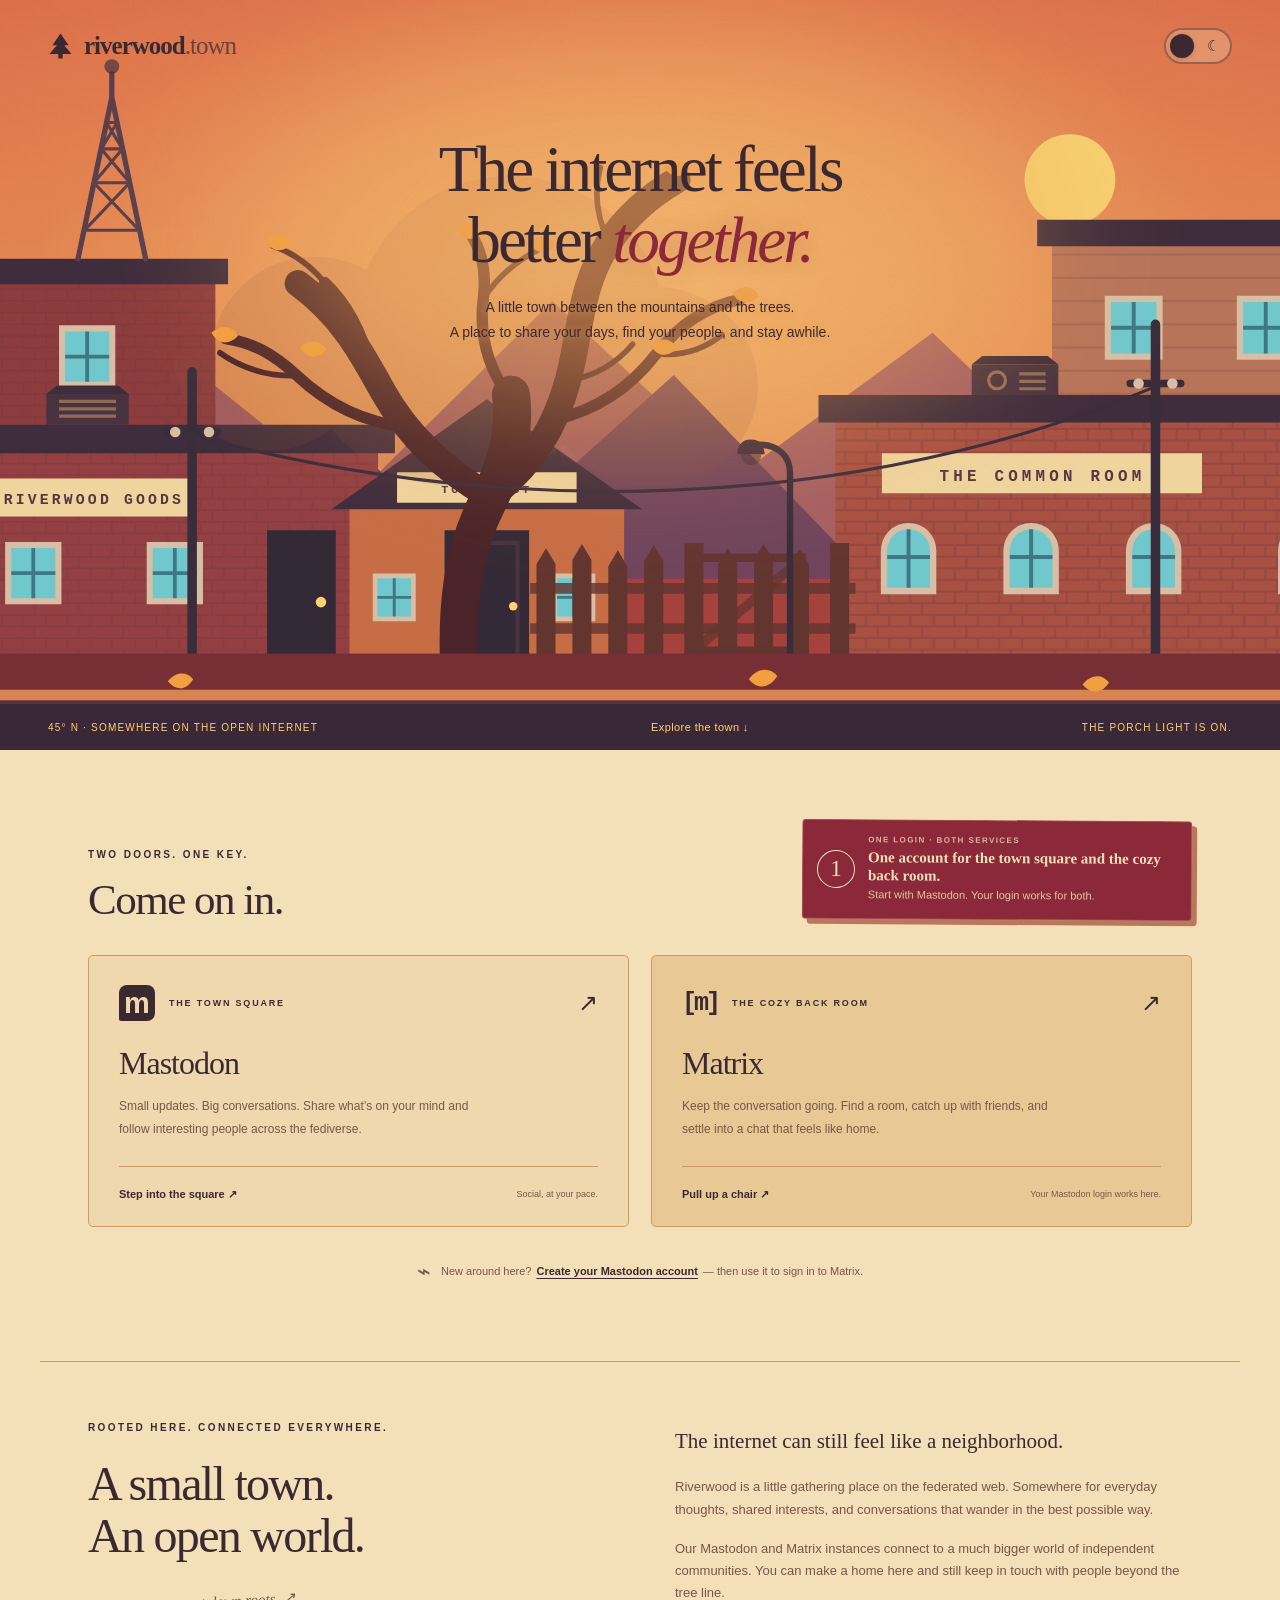
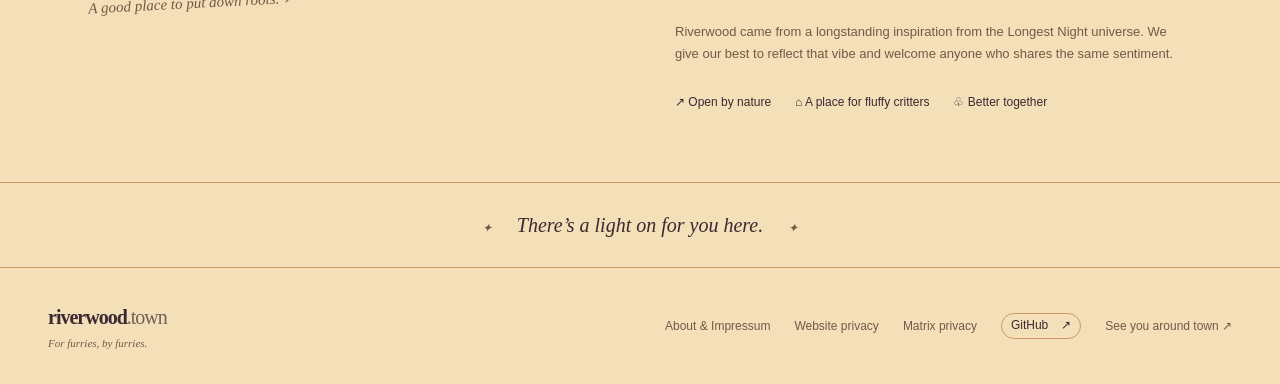
==== commit 551b3ddc: "added github button in footer" ====
--- a/index.html
+++ b/index.html
@@ -135,6 +135,6 @@
 </div><div class="account-note"><span aria-hidden="true">⌁</span> New around here? <a data-service="signup" href="https://social.riverwood.town/auth/sign_up">Create your Mastodon account</a><span>— then use it to sign in to Matrix.</span></div></section>
 <section class="about section" id="about" aria-labelledby="about-title"><div class="about-title"><div class="eyebrow">ROOTED HERE. CONNECTED EVERYWHERE.</div><h2 id="about-title">A small town.<br>An open world.</h2><span class="handwritten">A good place to put down roots. ↗</span></div><div class="about-copy"><p class="lead">The internet can still feel like a neighborhood.</p><p>Riverwood is a little gathering place on the federated web. Somewhere for everyday thoughts, shared interests, and conversations that wander in the best possible way.</p><p>Our Mastodon and Matrix instances connect to a much bigger world of independent communities. You can make a home here and still keep in touch with people beyond the tree line.</p><p>Riverwood came from a longstanding inspiration from the Longest Night universe. We give our best to reflect that vibe and welcome anyone who shares the same sentiment.</p><div class="values"><span>↗ Open by nature</span><span>⌂ A place for fluffy critters</span><span>♧ Better together</span></div></div></section>
 <div class="closing"><span aria-hidden="true">✦</span> There’s a light on for you here. <span aria-hidden="true">✦</span></div>
-</main><footer><div class="footer-identity"><a class="brand" href="#" aria-label="Riverwood home">riverwood<span>.town</span></a><p>For furries, by furries.</p></div><nav class="footer-links" aria-label="Information and legal"><a href="about.html">About &amp; Impressum</a><a href="privacy.html">Website privacy</a><a href="matrix-privacy.html">Matrix privacy</a><a href="#services">See you around town ↗</a></nav></footer>
+</main><footer><div class="footer-identity"><a class="brand" href="#" aria-label="Riverwood home">riverwood<span>.town</span></a><p>For furries, by furries.</p></div><nav class="footer-links" aria-label="Information, legal, and project links"><a href="about.html">About &amp; Impressum</a><a href="privacy.html">Website privacy</a><a href="matrix-privacy.html">Matrix privacy</a><a class="footer-github" href="https://github.com/Vibeshibe/riverwood#ai-assisted-development-disclosure" rel="external">GitHub<span aria-hidden="true">↗</span></a><a href="#services">See you around town ↗</a></nav></footer>
 <script src="script.js"></script>
 </body></html>
--- a/styles.css
+++ b/styles.css
@@ -44,6 +44,7 @@
 .footer-links{margin-left:auto;display:flex;align-items:center;gap:24px;font-size:12px;font-weight:500}
 .footer-links a:hover{text-decoration:underline;text-underline-offset:6px}
 .footer-identity{display:flex;flex-direction:column;align-items:flex-start;gap:2px;flex-shrink:0}.footer-identity p{display:block;margin:0;font-family:'Fraunces',Georgia,serif;font-size:11px;font-style:italic;line-height:1.4;color:var(--muted)}
+.footer-links .footer-github{display:inline-flex;align-items:center;gap:5px;padding:4px 9px;border:1px solid var(--line);border-radius:999px;color:var(--ink);line-height:1.3;transition:background-color .2s,border-color .2s}.footer-links .footer-github:hover{background:var(--card);border-color:var(--muted);text-decoration:none}
 @media(max-width:700px){footer{align-items:flex-start;flex-wrap:wrap}.footer-links{width:100%;margin-left:0;justify-content:flex-start;flex-wrap:wrap;gap:12px 20px}}
 @media(max-width:800px){.account-callout{max-width:360px}}
 @media(max-width:540px){.account-callout{width:100%;max-width:none;margin:24px 0 0;transform:none}.account-callout strong{font-size:16px}.account-note{font-size:11px;text-align:center}}
